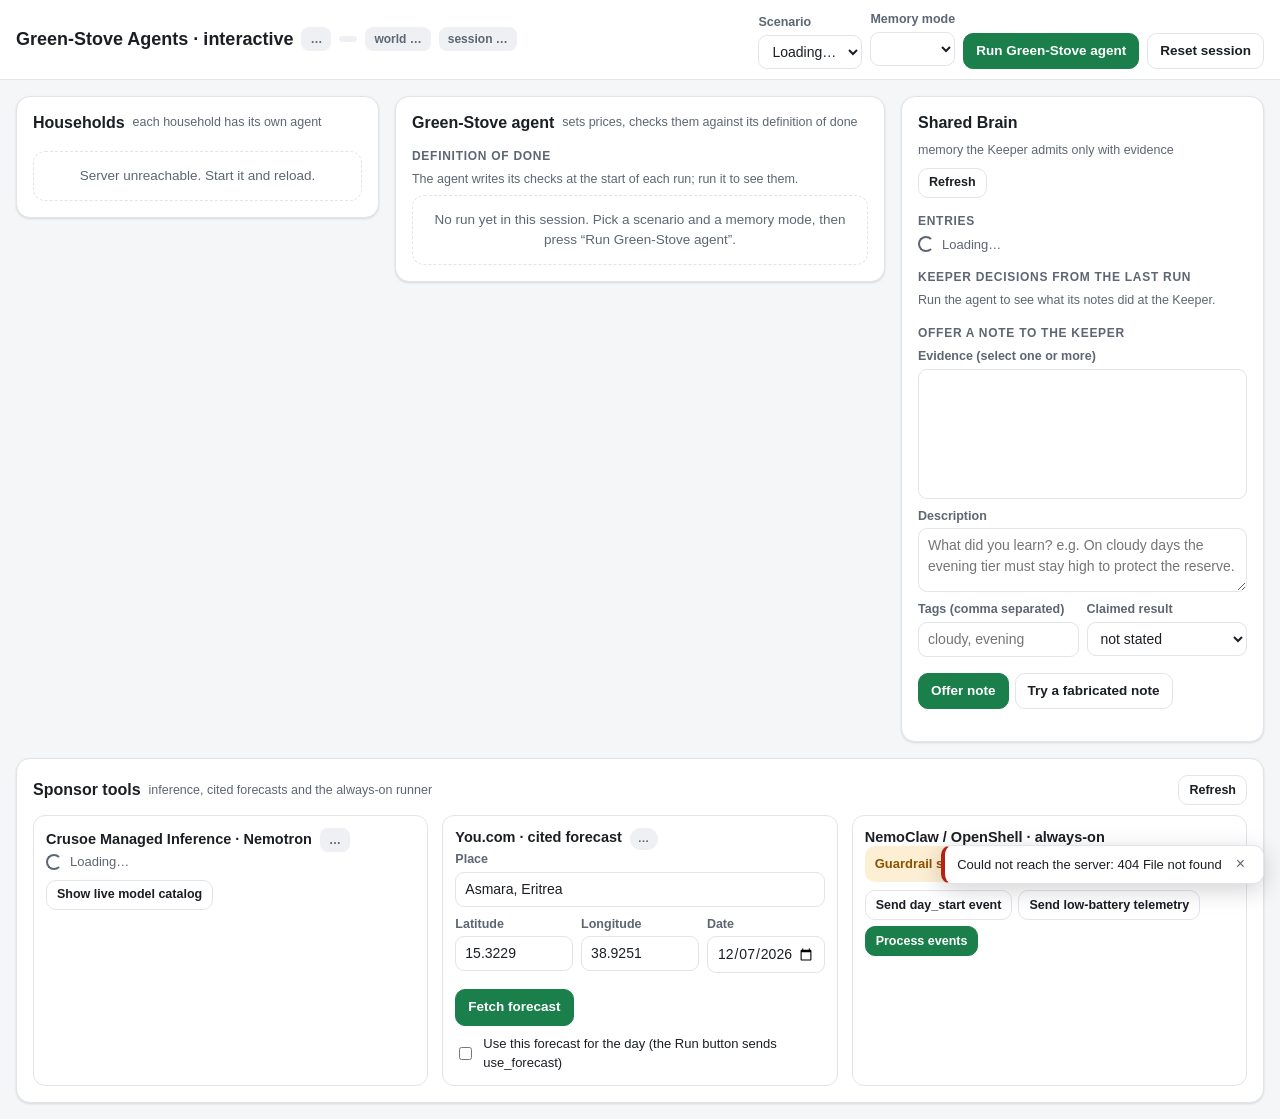
==== greenstove/ui/index.html @ 9764c58f "Fix unbalanced paren in sponsor-tools usage table Found by parsing the page script; verified the pag" ====
<!doctype html>
<html lang="en">
<head>
<meta charset="utf-8">
<meta name="viewport" content="width=device-width, initial-scale=1">
<title>Green-Stove Agents</title>
<meta name="description" content="Interactive console for the Green-Stove pricing agent, household agents, the Shared Brain and sponsor tools.">
<style>
:root{
  --bg:#f5f6f8;--panel:#ffffff;--ink:#1b1f24;--muted:#5d6672;--line:#e1e4e9;--mut-bg:#eef0f3;
  --accent:#1a7f4b;--accent-ink:#ffffff;--focus:#2f6fde;
  --ok:#11703a;--ok-bg:#dcf3e4;--bad:#b42318;--bad-bg:#fde4e1;--warn:#8a5300;--warn-bg:#fdefd3;
  --info:#1849a9;--info-bg:#e0eaff;
  --c1:#2f6fde;--c2:#e8710a;--c3:#12a37a;--c4:#9a4cd6;--limit:#d92d20;--grid:#e3e6eb;
  --code:#f1f3f6;--shadow:0 1px 2px rgba(16,24,40,.05),0 1px 3px rgba(16,24,40,.08);
  --radius:14px;--mono:ui-monospace,SFMono-Regular,Menlo,Consolas,monospace;
}
@media (prefers-color-scheme: dark){
  :root{
    --bg:#0e1116;--panel:#161b22;--ink:#e6edf3;--muted:#9aa6b2;--line:#2a313b;--mut-bg:#212833;
    --accent:#3fbf7f;--accent-ink:#06140c;--focus:#6ea8ff;
    --ok:#56d38a;--ok-bg:#12321f;--bad:#ff8a80;--bad-bg:#3a1714;--warn:#f5b84a;--warn-bg:#3a2a0c;
    --info:#8fb5ff;--info-bg:#172544;
    --c1:#5a9bff;--c2:#ff9f45;--c3:#3fd0a2;--c4:#c38cff;--limit:#ff6b5e;--grid:#2a313b;
    --code:#1c222b;--shadow:none;
  }
}
*{box-sizing:border-box}
html,body{margin:0;padding:0}
body{background:var(--bg);color:var(--ink);font:14.5px/1.5 -apple-system,BlinkMacSystemFont,"Segoe UI",Roboto,Helvetica,Arial,sans-serif;overflow-x:hidden}
h1,h2,h3,h4{margin:0;line-height:1.25}
h1{font-size:18px;font-weight:700}
h2{font-size:16px;font-weight:700}
h3{font-size:14.5px;font-weight:650}
h4{font-size:12px;font-weight:650;text-transform:uppercase;letter-spacing:.06em;color:var(--muted);margin:16px 0 6px}
p{margin:6px 0}
code,pre,.mono{font-family:var(--mono);font-size:12.5px}
code{background:var(--code);padding:1px 5px;border-radius:5px;overflow-wrap:anywhere}
pre{background:var(--code);border-radius:10px;padding:10px 12px;white-space:pre-wrap;overflow-wrap:anywhere;max-height:320px;overflow:auto;margin:6px 0}
a{color:var(--info)}
.muted{color:var(--muted)}.small{font-size:12.5px}.grow{flex:1 1 auto}
button,select,input,textarea{font:inherit;color:inherit}
:focus-visible{outline:2px solid var(--focus);outline-offset:2px}
.btn{display:inline-flex;align-items:center;gap:6px;border:1px solid var(--line);background:var(--panel);color:var(--ink);border-radius:10px;padding:7px 12px;cursor:pointer;font-weight:600;font-size:13.5px;min-height:36px}
.btn:hover{border-color:var(--muted)}
.btn.primary{background:var(--accent);border-color:var(--accent);color:var(--accent-ink)}
.btn.primary:hover{filter:brightness(1.07)}
.btn.ghost{background:transparent}
.btn.sm{padding:4px 10px;min-height:30px;font-size:12.5px}
.btn[disabled]{opacity:.6;cursor:progress}
.btn.busy::before{content:"";width:12px;height:12px;border-radius:50%;border:2px solid currentColor;border-right-color:transparent;animation:spin .8s linear infinite}
@keyframes spin{to{transform:rotate(360deg)}}
select,input[type=text],input[type=number],input[type=date],textarea{background:var(--panel);border:1px solid var(--line);border-radius:9px;padding:6px 9px;min-height:34px;max-width:100%}
textarea{width:100%;resize:vertical;min-height:64px}
label.field{display:flex;flex-direction:column;gap:3px;font-size:12.5px;color:var(--muted);font-weight:600}
label.field>select,label.field>input,label.field>textarea{color:var(--ink);font-weight:400;font-size:14px}
.chip{display:inline-flex;align-items:center;gap:4px;font-size:11.5px;font-weight:650;padding:1px 8px;border-radius:999px;background:var(--mut-bg);color:var(--muted);white-space:nowrap;letter-spacing:.02em;line-height:1.7}
.chip.ok{background:var(--ok-bg);color:var(--ok)}.chip.bad{background:var(--bad-bg);color:var(--bad)}
.chip.warn{background:var(--warn-bg);color:var(--warn)}.chip.info{background:var(--info-bg);color:var(--info)}
.chips{display:flex;flex-wrap:wrap;gap:5px;align-items:center}
.badge{display:inline-flex;align-items:center;gap:5px;font-size:12px;font-weight:700;padding:3px 9px;border-radius:8px;background:var(--mut-bg);color:var(--muted);white-space:nowrap;max-width:100%;overflow:hidden;text-overflow:ellipsis}
.badge.mock{background:var(--warn-bg);color:var(--warn)}.badge.live{background:var(--ok-bg);color:var(--ok)}
/* top bar */
header.top{background:var(--panel);border-bottom:1px solid var(--line);position:sticky;top:0;z-index:20}
.top-inner{max-width:1600px;margin:0 auto;padding:10px 16px;display:flex;flex-wrap:wrap;gap:10px 16px;align-items:center}
.brand{display:flex;flex-wrap:wrap;align-items:center;gap:8px;min-width:0}
.controls{display:flex;flex-wrap:wrap;gap:8px;align-items:flex-end;margin-left:auto;min-width:0}
.controls label.field{min-width:0}
.controls select{max-width:280px}
.hint{font-size:11.5px;color:var(--muted);font-weight:400;max-width:260px}
.banner{max-width:1600px;margin:0 auto;padding:7px 16px;font-size:13px;background:var(--warn-bg);color:var(--warn);border-top:1px solid var(--line)}
.banner[hidden]{display:none}
/* tabs + panels */
nav.tabs{display:none}
main{max-width:1600px;margin:0 auto;padding:16px;display:grid;gap:16px;grid-template-columns:minmax(0,1fr) minmax(0,1.35fr) minmax(0,1fr)}
.panel{background:var(--panel);border:1px solid var(--line);border-radius:var(--radius);box-shadow:var(--shadow);padding:16px;min-width:0;align-self:start}
.panel-head{display:flex;align-items:center;gap:8px;flex-wrap:wrap;margin-bottom:10px}
.panel-head .sub{font-size:12.5px;color:var(--muted)}
#panel-tools{grid-column:1/-1}
.tools-grid{display:grid;gap:14px;grid-template-columns:repeat(3,minmax(0,1fr))}
@media (max-width:1279px){
  main{grid-template-columns:minmax(0,1fr) minmax(0,1fr)}
  #panel-brain{grid-column:1/-1}
  .tools-grid{grid-template-columns:minmax(0,1fr)}
}
@media (max-width:760px){
  .top-inner{padding:10px 16px}
  .controls{margin-left:0;width:100%}
  .controls label.field{flex:1 1 140px}
  .controls select{max-width:none;width:100%}
  .hint{max-width:none}
  nav.tabs{display:flex;gap:4px;overflow-x:auto;padding:8px 16px 0;max-width:100%;position:sticky;z-index:15;background:var(--bg)}
  nav.tabs button{flex:1 0 auto;border:1px solid var(--line);background:var(--panel);border-radius:999px;padding:6px 12px;font-weight:650;font-size:13px;cursor:pointer;color:var(--muted)}
  nav.tabs button[aria-selected=true]{background:var(--ink);color:var(--bg);border-color:var(--ink)}
  main{grid-template-columns:minmax(0,1fr);padding:12px 16px 80px}
  .panel{display:none;padding:14px}
  .panel.active{display:block}
  #panel-brain,#panel-tools{grid-column:auto}
}
.card{border:1px solid var(--line);border-radius:12px;padding:12px;background:var(--panel);min-width:0}
.sub-card{border:1px solid var(--line);border-radius:12px;padding:12px;margin-top:10px;min-width:0}
.placeholder{color:var(--muted);font-size:13.5px;padding:14px;border:1px dashed var(--line);border-radius:12px;text-align:center}
.loading{color:var(--muted);font-size:13px;display:flex;gap:8px;align-items:center}
.loading::before{content:"";width:12px;height:12px;border-radius:50%;border:2px solid currentColor;border-right-color:transparent;animation:spin .8s linear infinite}
/* tables */
.tw{overflow-x:auto;border:1px solid var(--line);border-radius:10px;margin:6px 0;-webkit-overflow-scrolling:touch;max-width:100%}
table{border-collapse:collapse;width:100%;font-size:13px}
th,td{text-align:left;padding:6px 9px;border-bottom:1px solid var(--line);vertical-align:top}
th{background:var(--mut-bg);font-weight:650;white-space:nowrap;font-size:12px}
tr:last-child td{border-bottom:0}
td.num{text-align:right;font-variant-numeric:tabular-nums;white-space:nowrap}
td.wrap{min-width:180px;overflow-wrap:anywhere}
tr.chosen td{background:var(--ok-bg)}
/* households */
.scenario-sum{display:flex;flex-wrap:wrap;gap:5px;margin-bottom:8px}
.hh-list{display:flex;flex-direction:column;gap:10px}
.hh-head{display:flex;align-items:baseline;gap:8px;flex-wrap:wrap}
.facts{display:flex;flex-wrap:wrap;gap:4px 14px;margin:6px 0;font-size:12.5px;color:var(--muted)}
.facts b{color:var(--ink);font-weight:650}
.bar{position:relative;height:20px;background:var(--mut-bg);border-radius:6px;overflow:hidden;margin-top:4px}
.bar .seg{position:absolute;top:0;bottom:0}
.bar .seg.window{background:var(--info-bg);border-left:2px solid var(--info);border-right:2px solid var(--info)}
.bar .seg.pref{top:4px;bottom:4px;background:var(--c1);border-radius:4px;opacity:.85}
.bar .seg.book{top:4px;bottom:4px;background:var(--c3);border-radius:4px;box-shadow:0 0 0 2px var(--panel)}
.bar .seg.win{border-right:1px solid var(--panel);display:flex;align-items:center;justify-content:center;font-size:10.5px;font-weight:650;color:var(--ink);overflow:hidden;white-space:nowrap}
.bar .seg.win:nth-child(4n+1){background:color-mix(in srgb,var(--c1) 26%,transparent)}
.bar .seg.win:nth-child(4n+2){background:color-mix(in srgb,var(--c2) 26%,transparent)}
.bar .seg.win:nth-child(4n+3){background:color-mix(in srgb,var(--c3) 26%,transparent)}
.bar .seg.win:nth-child(4n+4){background:color-mix(in srgb,var(--c4) 26%,transparent)}
.ticks{display:flex;justify-content:space-between;font-size:10.5px;color:var(--muted);font-variant-numeric:tabular-nums;margin-top:2px}
.legend{display:flex;flex-wrap:wrap;gap:10px;font-size:11.5px;color:var(--muted);margin-top:4px}
.legend i{display:inline-block;width:10px;height:10px;border-radius:3px;margin-right:4px;vertical-align:-1px}
.actions{display:flex;flex-wrap:wrap;gap:6px;margin-top:8px;align-items:center}
.switch{display:inline-flex;align-items:center;gap:6px;font-size:12.5px;color:var(--muted);cursor:pointer;background:none;border:0;padding:4px 0}
.switch .track{width:32px;height:18px;border-radius:999px;background:var(--line);position:relative;transition:background .15s}
.switch .track::after{content:"";position:absolute;top:2px;left:2px;width:14px;height:14px;border-radius:50%;background:var(--panel);box-shadow:0 1px 2px rgba(0,0,0,.25);transition:left .15s}
.switch[aria-checked=true] .track{background:var(--accent)}
.switch[aria-checked=true] .track::after{left:16px}
.edit{display:grid;grid-template-columns:repeat(auto-fit,minmax(110px,1fr));gap:8px;margin-top:8px;padding:10px;background:var(--mut-bg);border-radius:10px}
.edit[hidden]{display:none}
.edit .row-actions{grid-column:1/-1;display:flex;gap:6px;flex-wrap:wrap}
.bubble{position:relative;background:var(--info-bg);color:var(--ink);border-radius:12px;padding:9px 11px;margin-top:10px;font-size:13px}
.bubble::before{content:"";position:absolute;top:-6px;left:18px;width:12px;height:12px;background:inherit;transform:rotate(45deg)}
.bubble.run{background:var(--mut-bg)}
.bubble .who{font-size:11.5px;color:var(--muted);font-weight:650;margin-bottom:3px;display:flex;gap:6px;align-items:center;flex-wrap:wrap}
/* agent */
.flow{display:flex;flex-wrap:wrap;gap:4px;align-items:center}
.flow .arrow{color:var(--muted);font-size:12px}
.stat-row{display:grid;grid-template-columns:repeat(auto-fit,minmax(110px,1fr));gap:8px;margin:8px 0}
.stat{background:var(--mut-bg);border-radius:10px;padding:8px 10px;min-width:0}
.stat .k{font-size:11.5px;color:var(--muted);font-weight:650;overflow-wrap:anywhere}
.stat .v{font-size:17px;font-weight:700;font-variant-numeric:tabular-nums;overflow-wrap:anywhere}
.chart{overflow-x:auto;margin:8px 0;color:var(--ink)}
.chart svg{max-width:100%;height:auto;display:block}
details{margin:6px 0}
summary{cursor:pointer;font-weight:650;font-size:13px}
/* brain */
.entries{list-style:none;margin:0;padding:0;display:flex;flex-direction:column;gap:6px;max-height:440px;overflow:auto}
.entry{width:100%;text-align:left;border:1px solid var(--line);background:var(--panel);border-radius:10px;padding:8px 10px;cursor:pointer;display:flex;flex-direction:column;gap:3px}
.entry:hover{border-color:var(--muted)}
.entry .sit{font-size:13px;overflow-wrap:anywhere}
.note-form{display:flex;flex-direction:column;gap:8px}
.note-form select[multiple]{min-height:130px;width:100%}
.verdict{margin-top:8px}
.kv{display:grid;grid-template-columns:max-content minmax(0,1fr);gap:3px 12px;font-size:13px;margin:4px 0}
.kv dt{color:var(--muted);font-weight:650}
.kv dd{margin:0;overflow-wrap:anywhere}
ul.plain{margin:4px 0;padding-left:18px}
/* drawer */
dialog.drawer{margin:0 0 0 auto;height:100%;max-height:100%;width:min(560px,100%);max-width:100%;border:0;border-left:1px solid var(--line);padding:0;background:var(--panel);color:var(--ink)}
dialog.drawer::backdrop{background:rgba(10,14,20,.45)}
.drawer-head{position:sticky;top:0;background:var(--panel);border-bottom:1px solid var(--line);padding:12px 16px;display:flex;gap:8px;align-items:center}
.drawer-body{padding:12px 16px 32px}
/* toasts */
#toasts{position:fixed;right:16px;bottom:16px;z-index:50;display:flex;flex-direction:column;gap:8px;max-width:min(420px,calc(100vw - 32px))}
.toast{background:var(--panel);border:1px solid var(--line);border-left:4px solid var(--bad);box-shadow:0 6px 24px rgba(0,0,0,.18);border-radius:10px;padding:9px 12px;font-size:13px;display:flex;gap:8px;align-items:flex-start}
.toast.ok{border-left-color:var(--ok)}.toast.info{border-left-color:var(--info)}
.toast button{margin-left:auto;background:none;border:0;cursor:pointer;color:var(--muted);font-size:16px;line-height:1}
.status-line{padding:8px 10px;border-radius:10px;font-size:13px;font-weight:650}
.status-line.ok{background:var(--ok-bg);color:var(--ok)}.status-line.warn{background:var(--warn-bg);color:var(--warn)}
.form-row{display:grid;grid-template-columns:repeat(auto-fit,minmax(110px,1fr));gap:8px}
.check{display:flex;gap:8px;align-items:center;font-size:13px;margin-top:8px}
</style>
</head>
<body>
<header class="top">
  <div class="top-inner">
    <div class="brand">
      <h1>Green-Stove Agents · interactive</h1>
      <span id="badge-mode" class="badge" aria-label="Model mode">…</span>
      <span id="badge-model" class="badge" aria-label="Model" hidden></span>
      <span id="badge-world" class="badge" aria-label="World">world …</span>
      <span id="badge-session" class="badge" aria-label="Session">session …</span>
    </div>
    <div class="controls">
      <label class="field">Scenario
        <select id="sel-scenario" aria-label="Scenario"><option>Loading…</option></select>
      </label>
      <label class="field">Memory mode
        <select id="sel-memory" aria-label="Memory mode" aria-describedby="memory-hint"></select>
        <span id="memory-hint" class="hint"></span>
      </label>
      <button id="btn-run" class="btn primary" type="button">Run Green-Stove agent</button>
      <button id="btn-reset" class="btn ghost" type="button">Reset session</button>
    </div>
  </div>
  <div id="banner" class="banner" role="note" hidden></div>
</header>

<nav class="tabs" role="tablist" aria-label="Panels">
  <button type="button" role="tab" id="tab-households" aria-controls="panel-households" aria-selected="true">Households</button>
  <button type="button" role="tab" id="tab-agent" aria-controls="panel-agent" aria-selected="false" tabindex="-1">Green-Stove agent</button>
  <button type="button" role="tab" id="tab-brain" aria-controls="panel-brain" aria-selected="false" tabindex="-1">Shared Brain</button>
  <button type="button" role="tab" id="tab-tools" aria-controls="panel-tools" aria-selected="false" tabindex="-1">Sponsor tools</button>
</nav>

<main>
  <section id="panel-households" class="panel active" role="tabpanel" aria-labelledby="tab-households">
    <div class="panel-head"><h2>Households</h2><span class="sub">each household has its own agent</span></div>
    <div id="scenario-sum" class="scenario-sum"></div>
    <div id="station"></div>
    <div id="hh-list" class="hh-list"><div class="loading">Loading scenario…</div></div>
  </section>

  <section id="panel-agent" class="panel" role="tabpanel" aria-labelledby="tab-agent">
    <div class="panel-head"><h2>Green-Stove agent</h2><span class="sub">sets prices, checks them against its definition of done</span></div>
    <div id="agent-body" aria-live="polite"></div>
  </section>

  <section id="panel-brain" class="panel" role="tabpanel" aria-labelledby="tab-brain">
    <div class="panel-head"><h2>Shared Brain</h2><span class="sub">memory the Keeper admits only with evidence</span>
      <span class="grow"></span><button id="btn-brain-refresh" class="btn sm ghost" type="button" aria-label="Refresh Shared Brain">Refresh</button></div>
    <div id="brain-stats"></div>
    <h4>Entries</h4>
    <ul id="brain-entries" class="entries" aria-label="Shared Brain entries"><li class="loading">Loading…</li></ul>
    <h4>Keeper decisions from the last run</h4>
    <div id="keeper-run"></div>
    <h4>Offer a note to the Keeper</h4>
    <form id="note-form" class="note-form" novalidate>
      <label class="field">Evidence (select one or more)
        <select id="note-evidence" multiple aria-label="Evidence records"></select>
      </label>
      <label class="field">Description
        <textarea id="note-desc" placeholder="What did you learn? e.g. On cloudy days the evening tier must stay high to protect the reserve."></textarea>
      </label>
      <div class="form-row">
        <label class="field">Tags (comma separated)
          <input id="note-tags" type="text" placeholder="cloudy, evening">
        </label>
        <label class="field">Claimed result
          <select id="note-claim"><option value="">not stated</option><option value="true">passed</option><option value="false">failed</option></select>
        </label>
      </div>
      <div class="actions">
        <button id="btn-note" class="btn primary" type="submit">Offer note</button>
        <button id="btn-fake" class="btn" type="button">Try a fabricated note</button>
      </div>
      <div id="note-verdict" class="verdict" aria-live="polite"></div>
    </form>
  </section>

  <section id="panel-tools" class="panel" role="tabpanel" aria-labelledby="tab-tools">
    <div class="panel-head"><h2>Sponsor tools</h2><span class="sub">inference, cited forecasts and the always-on runner</span>
      <span class="grow"></span><button id="btn-tools-refresh" class="btn sm ghost" type="button" aria-label="Refresh sponsor tools">Refresh</button></div>
    <div class="tools-grid">
      <article class="card" aria-labelledby="crusoe-h">
        <div class="hh-head"><h3 id="crusoe-h">Crusoe Managed Inference · Nemotron</h3><span id="crusoe-mode" class="badge">…</span></div>
        <div id="crusoe-body"><div class="loading">Loading…</div></div>
        <div class="actions"><button id="btn-models" class="btn sm" type="button">Show live model catalog</button></div>
        <div id="crusoe-models" aria-live="polite"></div>
      </article>
      <article class="card" aria-labelledby="you-h">
        <div class="hh-head"><h3 id="you-h">You.com · cited forecast</h3><span id="you-key" class="chip">…</span></div>
        <form id="fc-form" class="note-form" novalidate>
          <label class="field">Place <input id="fc-place" type="text" value="Asmara, Eritrea"></label>
          <div class="form-row">
            <label class="field">Latitude <input id="fc-lat" type="number" step="0.0001" value="15.3229"></label>
            <label class="field">Longitude <input id="fc-lon" type="number" step="0.0001" value="38.9251"></label>
            <label class="field">Date <input id="fc-date" type="date"></label>
          </div>
          <div class="actions"><button id="btn-forecast" class="btn primary" type="submit">Fetch forecast</button></div>
        </form>
        <div id="fc-result" aria-live="polite"></div>
        <label class="check"><input id="use-forecast" type="checkbox"> Use this forecast for the day (the Run button sends use_forecast)</label>
      </article>
      <article class="card" aria-labelledby="nemo-h">
        <div class="hh-head"><h3 id="nemo-h">NemoClaw / OpenShell · always-on</h3></div>
        <div id="nemo-guard" class="status-line warn">Guardrail status loading…</div>
        <div id="nemo-kit" class="small muted"></div>
        <div class="actions">
          <button id="btn-ev-day" class="btn sm" type="button">Send day_start event</button>
          <button id="btn-ev-low" class="btn sm" type="button">Send low-battery telemetry</button>
          <button id="btn-drain" class="btn sm primary" type="button">Process events</button>
        </div>
        <div id="nemo-handled" aria-live="polite"></div>
        <div id="nemo-status"></div>
      </article>
    </div>
  </section>
</main>

<dialog id="drawer" class="drawer" aria-labelledby="drawer-title">
  <div class="drawer-head"><h2 id="drawer-title">Entry</h2><span class="grow"></span>
    <button id="drawer-close" class="btn sm" type="button" aria-label="Close entry details">Close</button></div>
  <div id="drawer-body" class="drawer-body"></div>
</dialog>
<div id="toasts" aria-live="assertive" aria-atomic="false"></div>

<script>
(function(){
'use strict';
const $=(s,r)=>(r||document).querySelector(s);
const S={state:null,scenarioName:null,scenario:null,run:null,runScenario:null,runMemory:null,brain:null,evidence:[],asks:{},editing:{},tools:null,forecast:null};
const MEMORY_HINTS={off:'No memory: the agent starts cold every run.',history:'Raw history: earlier runs are pasted in, unchecked.',curated:'Shared Brain: only Keeper-admitted, evidence-backed entries.'};

/* ---------- DOM helpers (all data goes through textContent) ---------- */
function el(tag,attrs){
  const n=document.createElement(tag);
  if(attrs){for(const k in attrs){const v=attrs[k];
    if(v==null||v===false)continue;
    if(k==='class')n.className=v;
    else if(k==='text')n.textContent=String(v);
    else if(k.slice(0,2)==='on'&&typeof v==='function')n.addEventListener(k.slice(2),v);
    else if(v===true)n.setAttribute(k,'');
    else n.setAttribute(k,String(v));}}
  for(let i=2;i<arguments.length;i++)add(n,arguments[i]);
  return n;
}
function add(n,c){if(c==null||c===false)return;if(Array.isArray(c)){c.forEach(x=>add(n,x));return;}n.append(c instanceof Node?c:String(c));}
function chip(text,kind,title){return el('span',{class:'chip'+(kind?' '+kind:''),text:text,title:title||null});}
function fill(node){node.replaceChildren();for(let i=1;i<arguments.length;i++)add(node,arguments[i]);return node;}
function placeholder(t){return el('div',{class:'placeholder',text:t});}
function loading(t){return el('div',{class:'loading',text:t||'Loading…'});}
function fmtNum(n){if(typeof n!=='number'||!isFinite(n))return String(n);if(Number.isInteger(n))return String(n);const a=Math.abs(n);return a>=100?n.toFixed(0):a>=10?n.toFixed(1):a>=1?n.toFixed(2):n.toFixed(3);}
function fmtAny(v){
  if(v==null||v==='')return '—';
  if(typeof v==='number')return fmtNum(v);
  if(typeof v==='boolean')return v?'yes':'no';
  if(Array.isArray(v))return v.length?v.map(fmtAny).join(', '):'—';
  if(typeof v==='object')return Object.keys(v).map(k=>k+': '+fmtAny(v[k])).join(' · ');
  return String(v);
}
function money(v){return typeof v==='number'?'$'+v.toFixed(2):fmtAny(v);}
function pct(v){return typeof v==='number'?(v<=1?Math.round(v*100):Math.round(v))+'%':fmtAny(v);}
function label(k){return String(k).replace(/_/g,' ');}
function fmtPrices(p){
  if(p==null)return '—';
  if(Array.isArray(p))return p.map(fmtAny).join(' / ');
  if(typeof p==='object')return Object.keys(p).map(k=>k+' '+fmtAny(p[k])).join(' · ');
  return String(p);
}
function asList(v){if(v==null||v==='')return [];return Array.isArray(v)?v:[v];}
function codeOf(x){if(x&&typeof x==='object')return x.code||x.metric||x.id||fmtAny(x);return String(x);}

/* ---------- time ---------- */
function toMin(v){
  if(v==null||v==='')return null;
  if(typeof v==='number')return v<=24?Math.round(v*60):Math.round(v);
  const m=String(v).match(/(\d{1,2}):(\d{2})/);
  if(m)return (+m[1])*60+(+m[2]);
  const n=Number(v);return isNaN(n)?null:toMin(n);
}
function hhmm(m){if(m==null)return '—';m=Math.round(m);return String(Math.floor(m/60)).padStart(2,'0')+':'+String(m%60).padStart(2,'0');}
function showTime(v){if(v==null||v==='')return '—';if(typeof v==='string'){const m=v.match(/\d{1,2}:\d{2}/);return m?m[0]:v;}return hhmm(toMin(v));}
function spans(a,b){
  const D=1440;if(a==null||b==null)return [];
  a=((a%D)+D)%D;
  if(b>D)return [[a,D],[0,Math.min(b-D,a)]];
  if(b<=a)return b>0?[[a,D],[0,b]]:[[a,D]];
  return [[a,b]];
}
function seg(cls,a,b,title,text){
  return spans(a,b).map(s=>el('div',{class:'seg '+cls,style:'left:'+(s[0]/14.4)+'%;width:'+Math.max((s[1]-s[0])/14.4,.6)+'%',title:title||null,text:text||null}));
}
function ticks(){return el('div',{class:'ticks','aria-hidden':'true'},['00','06','12','18','24'].map(t=>el('span',{text:t})));}

/* ---------- api, toasts, busy ---------- */
async function api(path,body){
  const opts=body===undefined?{headers:{Accept:'application/json'}}:{method:'POST',headers:{'Content-Type':'application/json',Accept:'application/json'},body:JSON.stringify(body)};
  let res;
  try{res=await fetch(path,opts);}catch(e){throw new Error('network error ('+e.message+')');}
  const txt=await res.text();let data=null;
  try{data=txt?JSON.parse(txt):null;}catch(e){if(res.ok)throw new Error('server sent non-JSON for '+path);}
  if(!res.ok){const err=new Error(data&&data.error?String(data.error):res.status+' '+res.statusText);err.status=res.status;throw err;}
  return data;
}
function toast(msg,kind){
  const box=$('#toasts');
  const t=el('div',{class:'toast '+(kind||'bad'),role:kind==='bad'||!kind?'alert':'status'},el('span',{text:msg}),
    el('button',{type:'button','aria-label':'Dismiss',text:'×',onclick:()=>t.remove()}));
  box.append(t);setTimeout(()=>t.remove(),kind==='ok'||kind==='info'?4500:9000);
}
function busy(btn,on,text){
  if(!btn)return;
  if(on){btn.dataset.label=btn.textContent;btn.disabled=true;btn.classList.add('busy');btn.setAttribute('aria-busy','true');if(text)btn.textContent=text;}
  else{btn.disabled=false;btn.classList.remove('busy');btn.removeAttribute('aria-busy');if(btn.dataset.label)btn.textContent=btn.dataset.label;}
}
async function withBusy(btn,text,fn){busy(btn,true,text);try{return await fn();}catch(e){toast(e.message);}finally{busy(btn,false);}}
function trustedSvg(svg){
  /* chart_svg is inline SVG produced by our own server; parsed via a template, scripts and handlers stripped. */
  const t=document.createElement('template');t.innerHTML=String(svg);
  t.content.querySelectorAll('script,foreignObject').forEach(n=>n.remove());
  t.content.querySelectorAll('*').forEach(n=>{for(const a of Array.from(n.attributes)){if(/^on/i.test(a.name)||/^\s*javascript:/i.test(a.value))n.removeAttribute(a.name);}});
  return el('div',{class:'chart',role:'img','aria-label':'Chart'},t.content);
}
function statusKind(s){
  s=String(s||'').toLowerCase();
  if(/^(pass|passed|done|ok|success|succeeded|booked|completed|admitted|admit|verified|accept|accepted|continue|true)/.test(s))return 'ok';
  if(/(fail|reject|not.?served|error|abort|stop|false|no_verified|blocked)/.test(s))return 'bad';
  if(/(approval|info|confirm|current)/.test(s))return 'info';
  return 'warn';
}
function passChip(p){return p===true?chip('PASS','ok'):p===false?chip('FAIL','bad'):chip(fmtAny(p),statusKind(p));}

/* ---------- generic renderers ---------- */
function kv(obj,skip){
  if(!obj||typeof obj!=='object')return el('p',{class:'muted small',text:fmtAny(obj)});
  const dl=el('dl',{class:'kv'});
  for(const k of Object.keys(obj)){if(skip&&skip.indexOf(k)>=0)continue;dl.append(el('dt',{text:label(k)}),el('dd',{text:fmtAny(obj[k])}));}
  return dl;
}
function objTable(arr,maxCols){
  arr=asList(arr);
  if(!arr.length)return el('p',{class:'muted small',text:'none'});
  if(arr.every(x=>x==null||typeof x!=='object'))return el('div',{class:'chips'},arr.map(x=>chip(fmtAny(x))));
  const keys=[];arr.forEach(o=>{if(o&&typeof o==='object')Object.keys(o).forEach(k=>{if(keys.indexOf(k)<0)keys.push(k);});});
  const cols=keys.slice(0,maxCols||9);
  return el('div',{class:'tw'},el('table',{},
    el('thead',{},el('tr',{},cols.map(k=>el('th',{scope:'col',text:label(k)})))),
    el('tbody',{},arr.map(o=>el('tr',{},cols.map(k=>{const v=o?o[k]:null;
      if(typeof v==='boolean'&&/pass|ok|admit/i.test(k))return el('td',{},passChip(v));
      return el('td',{class:typeof v==='number'?'num':(typeof v==='string'&&v.length>40?'wrap':null),text:fmtAny(v)});}))))));
}

/* ---------- top bar ---------- */
function renderTop(){
  const st=S.state||{};
  const mode=String(st.mode||'unknown');const live=/live/i.test(mode);
  const mb=$('#badge-mode');mb.textContent=live?'LIVE':(/mock/i.test(mode)?'MOCK':mode.toUpperCase());mb.className='badge '+(live?'live':'mock');
  const mdl=$('#badge-model');if(st.model){mdl.hidden=false;mdl.textContent=fmtAny(st.model);mdl.title='model '+fmtAny(st.model);}else mdl.hidden=true;
  $('#badge-world').textContent='world '+fmtAny(st.world);
  const ses=fmtAny(st.session);$('#badge-session').textContent='session '+(ses.length>14?ses.slice(0,14)+'…':ses);$('#badge-session').title='session '+ses;
  const ban=$('#banner');
  if(!live){ban.hidden=false;ban.textContent='MOCK mode: the agents’ replies come from a scripted stand-in model, not a live LLM. The world, checks and Keeper decisions run normally; treat model output as a dry run.';}
  else ban.hidden=true;
  const sel=$('#sel-scenario');const cur=S.scenarioName;
  const sc=asList(st.scenarios);
  fill(sel,sc.map(s=>el('option',{value:s.name,text:s.name+' · '+fmtAny(s.weather_class)+(s.battery_frac!=null?' · battery '+pct(s.battery_frac):'')+(s.day!=null?' · day '+fmtAny(s.day):'')})));
  if(!sc.length)sel.append(el('option',{value:'',text:'no scenarios'}));
  if(cur&&sc.some(s=>s.name===cur))sel.value=cur;
  const ms=$('#sel-memory');const prev=ms.value||'curated';
  const modes=asList(st.memory_modes).length?asList(st.memory_modes):['off','history','curated'];
  fill(ms,modes.map(m=>el('option',{value:m,text:m+(MEMORY_HINTS[m]?' — '+MEMORY_HINTS[m].split(':')[0].toLowerCase():'')})));
  ms.value=modes.indexOf(prev)>=0?prev:modes[modes.length-1];
  $('#memory-hint').textContent=MEMORY_HINTS[ms.value]||'';
}
async function refreshState(){try{S.state=await api('/api/state');renderTop();renderBrainStats();}catch(e){toast('Could not refresh state: '+e.message);}}

/* ---------- households ---------- */
function runFor(id,key){
  if(!S.run||S.runScenario!==S.scenarioName)return null;
  return asList(S.run[key]).find(x=>x&&x.household_id===id)||null;
}
function timeSelect(id,value){
  const cur=value==null?null:hhmm(toMin(value));
  const s=el('select',{id:id});
  for(let i=0;i<=96;i++){const t=hhmm(i*15);s.append(el('option',{value:t,text:t}));}
  if(cur&&!Array.from(s.options).some(o=>o.value===cur))s.append(el('option',{value:cur,text:cur}));
  if(cur)s.value=cur;
  return s;
}
function renderScenarioSummary(){
  const sc=S.scenario;const sum=$('#scenario-sum');const st=$('#station');
  if(!sc){sum.replaceChildren();st.replaceChildren();return;}
  const stn=sc.station||{};const pk=sc.pv_kwh||{};
  fill(sum,
    chip('weather '+fmtAny(sc.weather_class),'info'),
    chip('PV '+fmtAny(pk.expected)+' kWh expected'),chip('downside '+fmtAny(pk.downside)+' kWh','warn'),
    chip('battery '+fmtAny(stn.initial_battery_kwh)+' / '+fmtAny(stn.battery_capacity_kwh)+' kWh'),
    chip('reserve '+fmtAny(stn.reserve_kwh)+' kWh'),chip('inverter '+fmtAny(stn.inverter_kw)+' kW'),
    asList(sc.tier_order).length?chip('tiers '+asList(sc.tier_order).join(' > ')):null);
  const wins=asList(sc.windows);
  const bar=el('div',{class:'bar',role:'img','aria-label':'Price windows: '+wins.map(w=>w.name+' '+showTime(w.start)+'–'+showTime(w.end)).join(', ')},
    wins.map(w=>seg('win',toMin(w.start),toMin(w.end),w.name+' '+showTime(w.start)+'–'+showTime(w.end)+' · prices '+fmtPrices(w.prices),w.name)));
  fill(st,el('div',{class:'small muted',text:'Price windows across the day'}),pvSpark(sc.pv),bar,ticks(),
    el('div',{class:'legend'},wins.map(w=>el('span',{text:w.name+' '+showTime(w.start)+'–'+showTime(w.end)+': '+fmtPrices(w.prices)}))));
}
function pvSpark(pv){
  if(!pv||!Array.isArray(pv.expected)||!pv.expected.length)return null;
  const NS='http://www.w3.org/2000/svg';const W=480,H=46;
  const all=pv.expected.concat(asList(pv.downside)).filter(x=>typeof x==='number');
  const mx=Math.max.apply(null,all.concat([0.001]));
  const svg=document.createElementNS(NS,'svg');svg.setAttribute('viewBox','0 0 '+W+' '+H);svg.setAttribute('preserveAspectRatio','none');
  svg.setAttribute('style','width:100%;height:46px;display:block;margin-top:4px');svg.setAttribute('role','img');
  svg.setAttribute('aria-label','Solar forecast: expected (solid) and downside (dashed)');
  [['expected','var(--c2)',''],['downside','var(--c4)','4 3']].forEach(([k,c,d])=>{
    const a=asList(pv[k]);if(!a.length)return;
    const pts=a.map((v,i)=>((i/(a.length-1||1))*W).toFixed(1)+','+(H-2-(Number(v)||0)/mx*(H-6)).toFixed(1)).join(' ');
    const pl=document.createElementNS(NS,'polyline');pl.setAttribute('points',pts);pl.setAttribute('fill','none');
    pl.setAttribute('stroke',c);pl.setAttribute('stroke-width','2');pl.setAttribute('vector-effect','non-scaling-stroke');if(d)pl.setAttribute('stroke-dasharray',d);
    svg.append(pl);});
  return el('div',{},svg,el('div',{class:'legend'},el('span',{},el('i',{style:'background:var(--c2)'}),'PV expected'),el('span',{},el('i',{style:'background:var(--c4)'}),'PV downside')));
}
function renderHouseholds(){
  const list=$('#hh-list');
  if(!S.scenario){fill(list,placeholder('Pick a scenario to load its households.'));return;}
  const hs=asList(S.scenario.households);
  if(!hs.length){fill(list,placeholder('This scenario has no households.'));return;}
  fill(list,hs.map(householdCard),
    el('div',{class:'legend'},el('span',{},el('i',{style:'background:var(--info-bg);border:1px solid var(--info)'}),'allowed window'),
      el('span',{},el('i',{style:'background:var(--c1)'}),'preferred slot'),el('span',{},el('i',{style:'background:var(--c3)'}),'booked by run')));
}
function householdCard(h){
  const id=h.household_id;
  const msg=runFor(id,'messages');const bk=runFor(id,'bookings');const ask=S.asks[id];
  const pref=toMin(h.preferred);const mins=Number(h.minutes)||0;
  const sw=el('button',{class:'switch',type:'button',role:'switch','aria-checked':h.auto_book?'true':'false','aria-label':'Auto-book for '+id},
    el('span',{class:'track','aria-hidden':'true'}),el('span',{text:'auto-book'}));
  sw.addEventListener('click',()=>withBusy(null,null,()=>saveHousehold(id,{auto_book:!h.auto_book})));
  const bar=el('div',{class:'bar',role:'img','aria-label':'Window '+showTime(h.earliest)+' to '+showTime(h.latest_finish)+', preferred '+showTime(h.preferred)+(bk?', booked '+showTime(bk.start)+' to '+showTime(bk.end):'')},
    seg('window',toMin(h.earliest),toMin(h.latest_finish),'allowed '+showTime(h.earliest)+'–'+showTime(h.latest_finish)),
    pref!=null?seg('pref',pref,pref+Math.max(mins,15),'preferred '+showTime(h.preferred)+' for '+mins+' min'):null,
    bk?seg('book',toMin(bk.start),toMin(bk.end),'booked '+showTime(bk.start)+'–'+showTime(bk.end)):null);
  const editOpen=!!S.editing[id];
  const fid='e-'+String(id).replace(/[^\w-]/g,'_');
  const edit=el('form',{class:'edit',hidden:!editOpen,'aria-label':'Edit '+id});
  const cost=el('input',{type:'number',step:'0.01',min:'0',id:fid+'-cost',value:h.max_cost==null?'':h.max_cost});
  const ab=el('input',{type:'checkbox',id:fid+'-ab'});ab.checked=!!h.auto_book;
  const sPref=timeSelect(fid+'-pref',h.preferred),sE=timeSelect(fid+'-ear',h.earliest),sL=timeSelect(fid+'-lat',h.latest_finish);
  add(edit,[el('label',{class:'field'},'Preferred',sPref),el('label',{class:'field'},'Earliest',sE),el('label',{class:'field'},'Latest finish',sL),
    el('label',{class:'field'},'Budget',cost),el('label',{class:'field',style:'justify-content:flex-end'},el('span',{},ab,' auto-book')),
    el('div',{class:'row-actions'},el('button',{class:'btn sm primary',type:'submit',text:'Save'}),
      el('button',{class:'btn sm ghost',type:'button',text:'Cancel',onclick:()=>{S.editing[id]=false;renderHouseholds();}}))]);
  edit.addEventListener('submit',ev=>{ev.preventDefault();const b=edit.querySelector('button[type=submit]');
    const ch={preferred:sPref.value,earliest:sE.value,latest_finish:sL.value,auto_book:ab.checked};
    if(cost.value!=='')ch.max_cost=Number(cost.value);
    withBusy(b,'Saving…',async()=>{await saveHousehold(id,ch);S.editing[id]=false;renderHouseholds();});});
  const editBtn=el('button',{class:'btn sm',type:'button','aria-expanded':editOpen?'true':'false','aria-controls':fid,text:editOpen?'Close edit':'Edit'});
  edit.id=fid;
  editBtn.addEventListener('click',()=>{S.editing[id]=!S.editing[id];renderHouseholds();});
  const askBtn=el('button',{class:'btn sm',type:'button',text:'Ask household agent','aria-label':'Ask the household agent for '+id});
  askBtn.addEventListener('click',()=>withBusy(askBtn,'Asking…',()=>askHousehold(id)));
  return el('article',{class:'card','aria-label':'Household '+id},
    el('div',{class:'hh-head'},el('h3',{text:id}),h.request_id?el('span',{class:'small muted',text:'request '+h.request_id}):null,el('span',{class:'grow'}),sw),
    el('div',{class:'facts'},
      el('span',{},el('b',{text:fmtAny(h.power_kw)}),' kW'),el('span',{},el('b',{text:fmtAny(h.minutes)}),' min'),
      el('span',{},'preferred ',el('b',{text:showTime(h.preferred)})),
      el('span',{},'window ',el('b',{text:showTime(h.earliest)+'–'+showTime(h.latest_finish)})),
      el('span',{},'budget ',el('b',{text:money(h.max_cost)})),
      h.shift_penalty!=null?el('span',{},'shift penalty ',el('b',{text:fmtAny(h.shift_penalty)})):null),
    bar,ticks(),
    el('div',{class:'actions'},askBtn,editBtn,bk?chip('booked '+showTime(bk.start)+'–'+showTime(bk.end)+' · '+money(bk.cost),statusKind(bk.status)):null),
    edit,
    ask?askBubble(ask):null,
    msg?el('div',{class:'bubble run'},el('div',{class:'who'},'after the run',chip(String(msg.status||'').toUpperCase().replace(/_/g,' '),statusKind(msg.status))),
      el('div',{text:fmtAny(msg.text)}),msg.reason?el('div',{class:'small muted',text:'reason: '+fmtAny(msg.reason)}):null):null);
}
function askBubble(a){
  const opts=asList(a.options).slice(0,4);const ch=a.choice;
  const same=o=>ch&&o&&o.start===ch.start&&o.end===ch.end;
  return el('div',{class:'bubble'},
    el('div',{class:'who'},'household agent says',a.prices!=null?el('span',{class:'muted',text:'at prices '+fmtPrices(a.prices)}):null),
    el('div',{text:fmtAny(a.message)}),
    ch?el('p',{class:'small'},'Chosen: ',el('b',{text:showTime(ch.start)+'–'+showTime(ch.end)}),' · quote ',el('b',{text:money(ch.quote)}),' · shift '+fmtAny(ch.shift_hours)+' h'):el('p',{class:'small muted',text:'No slot chosen.'}),
    opts.length?el('div',{class:'tw'},el('table',{},el('thead',{},el('tr',{},['start','quote','shift h','score','budget'].map(t=>el('th',{scope:'col',text:t})))),
      el('tbody',{},opts.map(o=>el('tr',{class:same(o)?'chosen':null},el('td',{text:showTime(o.start)+'–'+showTime(o.end)}),el('td',{class:'num',text:money(o.quote)}),
        el('td',{class:'num',text:fmtAny(o.shift_hours)}),el('td',{class:'num',text:fmtAny(o.score)}),el('td',{},o.within_budget?chip('within','ok'):chip('over','bad'))))))):null);
}
async function saveHousehold(id,changes){
  const body=Object.assign({scenario:S.scenarioName,household_id:id},changes);
  const upd=await api('/api/household/update',body);
  const hs=asList(S.scenario&&S.scenario.households);const i=hs.findIndex(x=>x.household_id===id);
  if(i>=0)hs[i]=upd&&upd.household_id?upd:Object.assign({},hs[i],changes);
  delete S.asks[id];renderHouseholds();toast('Saved '+id,'ok');
}
async function askHousehold(id){
  const body={scenario:S.scenarioName,household_id:id};
  const atts=S.run&&S.runScenario===S.scenarioName&&S.run.run?asList(S.run.run.attempts):[];
  const last=atts.length?atts[atts.length-1]:null;
  let r;
  if(last&&last.prices!=null){try{r=await api('/api/household/ask',Object.assign({prices:last.prices},body));}catch(e){r=null;}}
  if(!r)r=await api('/api/household/ask',body);
  S.asks[id]=r;renderHouseholds();
}
async function loadScenario(name){
  if(!name)return;
  S.scenarioName=name;fill($('#hh-list'),loading('Loading '+name+'…'));
  try{S.scenario=await api('/api/scenario',{name:name});S.asks={};S.editing={};}
  catch(e){S.scenario=null;toast('Could not load scenario: '+e.message);}
  renderScenarioSummary();renderHouseholds();
}

/* ---------- agent ---------- */
function renderAgent(){
  const root=$('#agent-body');const R=S.run;
  const checks=R&&R.spec?asList(R.spec.checks):[];
  const dod=[el('h4',{text:'Definition of done'}),checks.length?el('div',{class:'chips'},checks.map(c=>chip(fmtAny(c.metric)+' '+fmtAny(c.op)+' '+fmtAny(c.threshold)+(c.source?' · '+fmtAny(c.source):''),c.source&&/brain|memory|curated/i.test(String(c.source))?'info':'',c.source?'source: '+fmtAny(c.source):null)))
    :el('p',{class:'muted small',text:'The agent writes its checks at the start of each run; run it to see them.'})];
  if(!R){fill(root,dod,placeholder('No run yet in this session. Pick a scenario and a memory mode, then press “Run Green-Stove agent”.'));return;}
  const run=R.run||{};const brief=run.brief||{};
  const decisions=asList(run.decisions);
  const flow=el('div',{class:'flow','aria-label':'Supervisor decisions'});
  decisions.forEach((d,i)=>{if(i)flow.append(el('span',{class:'arrow','aria-hidden':'true',text:'→'}));
    flow.append(chip('#'+fmtAny(d.attempt)+' '+fmtAny(d.decision),statusKind(/re-?plan|retry/i.test(String(d.decision))?'warn':d.decision),d.reason?fmtAny(d.reason):null));});
  const atts=asList(run.attempts);
  const attTable=atts.length?el('div',{class:'tw'},el('table',{},
    el('thead',{},el('tr',{},['#','prices','result','feedback','cited memory','rationale'].map(t=>el('th',{scope:'col',text:t})))),
    el('tbody',{},atts.map(a=>el('tr',{},el('td',{class:'num',text:fmtAny(a.n)}),el('td',{class:'mono',text:fmtPrices(a.prices)}),el('td',{},passChip(a.passed)),
      el('td',{},el('div',{class:'chips'},asList(a.feedback).length?asList(a.feedback).map(f=>chip(codeOf(f),'bad',typeof f==='object'?fmtAny(f):null)):chip('none','ok'))),
      el('td',{},el('div',{class:'chips'},asList(a.cited).length?asList(a.cited).map(c=>citeChip(c)):el('span',{class:'muted small',text:'none'}))),
      el('td',{class:'wrap small',text:fmtAny(a.rationale)}))))))
    :el('p',{class:'muted small',text:'No attempts recorded.'});
  const bks=asList(R.bookings);
  const bkTable=bks.length?el('div',{class:'tw'},el('table',{},
    el('thead',{},el('tr',{},['household','start','end','kW','cost','status'].map(t=>el('th',{scope:'col',text:t})))),
    el('tbody',{},bks.map(b=>el('tr',{},el('td',{text:fmtAny(b.household_id)}),el('td',{text:showTime(b.start)}),el('td',{text:showTime(b.end)}),
      el('td',{class:'num',text:fmtAny(b.kw)}),el('td',{class:'num',text:money(b.cost)}),el('td',{},chip(String(b.status||'').toUpperCase(),statusKind(b.status))))))))
    :el('p',{class:'muted small',text:'No bookings.'});
  const fc=R.forecast;
  fill(root,dod,
    el('h4',{text:'Last run'}),
    el('div',{class:'chips'},chip(String(run.status||'unknown').toUpperCase(),statusKind(run.status)),
      chip('scenario '+fmtAny(S.runScenario)),chip('memory '+fmtAny(S.runMemory),'info'),
      fc?chip('forecast '+fmtAny(fc.place)+' '+fmtAny(fc.date)+' · '+fmtAny(fc.weather_class)+' · '+fmtAny(fc.pv_kwh)+' kWh','info'):null),
    run.reason?el('p',{class:'small',text:fmtAny(run.reason)}):null,
    el('div',{class:'stat-row'},stat('tariff',fmtPrices(run.tariff)),stat('model calls',fmtAny(run.calls)),stat('tokens',fmtAny(run.tokens)),stat('attempts',String(atts.length))),
    decisions.length?[el('h4',{text:'Supervisor decisions'}),flow]:null,
    el('h4',{text:'Attempts'}),attTable,
    el('h4',{text:'Bookings'}),bkTable,
    R.chart_svg?[el('h4',{text:'Battery and load'}),trustedSvg(R.chart_svg)]:null,
    el('h4',{text:'Memory brief'}),
    el('div',{class:'chips'},chip('mode '+fmtAny(brief.mode),'info'),chip(fmtAny(brief.tokens)+' tokens'),
      asList(brief.entry_ids).length?asList(brief.entry_ids).map(citeChip):el('span',{class:'muted small',text:'no entries supplied'})),
    brief.text?el('details',{},el('summary',{text:'Brief text the agent received'}),el('pre',{text:String(brief.text)})):null);
}
function stat(k,v){return el('div',{class:'stat'},el('div',{class:'k',text:k}),el('div',{class:'v',text:v}));}
function citeChip(id){
  const b=el('button',{type:'button',class:'chip info',style:'border:0;cursor:pointer',text:String(id),'aria-label':'Explain memory entry '+id,title:'Open explain view'});
  b.addEventListener('click',()=>openExplain(id));return b;
}
async function runAgent(){
  if(!S.scenarioName){toast('Pick a scenario first.');return;}
  const btn=$('#btn-run');const mem=$('#sel-memory').value;
  const body={scenario:S.scenarioName,memory_mode:mem};
  if($('#use-forecast').checked)body.use_forecast=true;
  fill($('#agent-body'),loading('Running the Green-Stove agent on '+S.scenarioName+' with memory '+mem+'…'));
  if(isPhone())selectTab('agent');
  await withBusy(btn,'Running…',async()=>{
    try{const r=await api('/api/run',body);S.run=r;S.runScenario=S.scenarioName;S.runMemory=mem;}
    finally{renderAgent();}
    renderHouseholds();renderKeeperRun();
    toast('Run finished: '+String((S.run.run||{}).status||'done'),statusKind((S.run.run||{}).status)==='bad'?'info':'ok');
    await Promise.all([refreshBrain(),refreshState(),refreshTools(true)]);
  });
}

/* ---------- shared brain ---------- */
function renderBrainStats(){
  const stats=(S.brain&&S.brain.stats)||(S.state&&S.state.brain)||null;const box=$('#brain-stats');
  if(!stats||typeof stats!=='object'){fill(box,el('p',{class:'muted small',text:'No stats yet.'}));return;}
  const tiles=[],extra=[];
  for(const k of Object.keys(stats)){const v=stats[k];
    if(v!=null&&typeof v==='object'){extra.push(el('div',{class:'small'},el('span',{class:'muted',text:label(k)+': '}),
      Array.isArray(v)?el('span',{text:fmtAny(v)}):el('span',{class:'chips',style:'display:inline-flex'},Object.keys(v).length?Object.keys(v).map(c=>chip(c+' ×'+fmtAny(v[c]),/reject/i.test(k)?'bad':'')):chip('none'))));}
    else tiles.push(stat(label(k),/rate|frac|share/i.test(k)?pct(v):fmtAny(v)));}
  fill(box,el('div',{class:'stat-row'},tiles),extra);
}
function renderEntries(){
  const ul=$('#brain-entries');const es=S.brain?asList(S.brain.entries):[];
  if(!es.length){fill(ul,el('li',{},placeholder('The Shared Brain is empty. Run the agent or offer a note.')));return;}
  fill(ul,es.map(e=>{const b=el('button',{class:'entry',type:'button','aria-label':'Explain entry '+e.id},
    el('div',{class:'chips'},passChip(e.outcome_passed),el('code',{text:String(e.id)}),e.version!=null?el('span',{class:'small muted',text:'v'+e.version}):null,
      e.status?chip(String(e.status),statusKind(e.status)):null,e.phase?chip(String(e.phase)):null,
      e.conflict_group?chip('conflict '+fmtAny(e.conflict_group),'warn'):null),
    el('div',{class:'sit',text:fmtAny(e.situation)}),
    el('div',{class:'small muted',text:'tariff '+fmtPrices(e.tariff)+' · codes '+fmtAny(e.codes)+' · '+fmtAny(e.confirmations)+' confirmations · '+asList(e.evidence_ids).length+' evidence'+(e.expires_at?' · expires '+fmtAny(e.expires_at):'')}));
    b.addEventListener('click',()=>openExplain(e.id));return el('li',{},b);}));
}
function renderKeeperRun(){
  const box=$('#keeper-run');const notes=S.run?asList(S.run.notes):null;
  if(!notes){fill(box,el('p',{class:'muted small',text:'Run the agent to see what its notes did at the Keeper.'}));return;}
  if(!notes.length){fill(box,el('p',{class:'muted small',text:'The last run offered no notes.'}));return;}
  fill(box,notes.map(verdictCard));
}
function verdictCard(v){
  return el('div',{class:'sub-card'},el('div',{class:'chips'},chip(String(v.action||'?').toUpperCase(),statusKind(v.action)),
      v.code?el('code',{text:String(v.code)}):null,v.observation_id?el('span',{class:'small muted',text:'observation '+v.observation_id}):null),
    asList(v.reasons).length?el('ul',{class:'plain small'},asList(v.reasons).map(r=>el('li',{text:fmtAny(r)}))):null);
}
function renderEvidence(){
  const sel=$('#note-evidence');const keep=new Set(Array.from(sel.selectedOptions).map(o=>o.value));
  const ev=asList(S.evidence);sel.replaceChildren();
  if(!ev.length){sel.append(el('option',{disabled:true,text:'No evidence yet: run the agent first.'}));return;}
  const groups={};ev.forEach(r=>{const g=r.agent_run_id||r.run_id||'run';(groups[g]=groups[g]||[]).push(r);});
  Object.keys(groups).forEach(g=>{const og=el('optgroup',{label:'run '+g});
    groups[g].forEach(r=>{const o=el('option',{value:r.run_id,text:fmtAny(r.scenario_id)+' · '+fmtAny(r.phase)+' · '+(r.passed?'PASS':'FAIL')+' · tariff '+fmtPrices(r.tariff)+' · served '+pct(r.served_fraction)+' · min batt '+fmtAny(r.min_battery_kwh)+' kWh'});
      if(keep.has(String(r.run_id)))o.selected=true;og.append(o);});sel.append(og);});
}
async function refreshBrain(){
  try{const [b,ev]=await Promise.all([api('/api/brain'),api('/api/evidence')]);S.brain=b;S.evidence=Array.isArray(ev)?ev:asList(ev&&ev.evidence);}
  catch(e){toast('Could not load the Shared Brain: '+e.message);}
  renderBrainStats();renderEntries();renderEvidence();
}
async function openExplain(id){
  const dlg=$('#drawer');const body=$('#drawer-body');$('#drawer-title').textContent='Entry '+id;
  fill(body,loading('Loading explain view…'));
  if(!dlg.open){if(dlg.showModal)dlg.showModal();else dlg.setAttribute('open','');}
  try{const x=await api('/api/brain/explain?id='+encodeURIComponent(id));
    fill(body,el('h4',{text:'Entry'}),kv(x.entry),
      el('h4',{text:'Evidence'}),objTable(x.evidence),
      el('h4',{text:'Source runs'}),objTable(x.source_runs),
      el('h4',{text:'Keeper decisions'}),objTable(x.keeper_events),
      el('h4',{text:'Read by later agents'}),objTable(x.read_by_later_agents));
  }catch(e){fill(body,el('p',{class:'small',text:'Could not explain this entry: '+e.message}));}
}
async function submitNote(ev){
  ev.preventDefault();
  const ids=Array.from($('#note-evidence').selectedOptions).map(o=>o.value).filter(Boolean);
  const desc=$('#note-desc').value.trim();
  if(!desc){toast('Write a description first.');$('#note-desc').focus();return;}
  const body={evidence_ids:ids,description:desc,tags:$('#note-tags').value.split(',').map(s=>s.trim()).filter(Boolean)};
  const c=$('#note-claim').value;if(c)body.claimed_passed=c==='true';
  const out=$('#note-verdict');
  await withBusy($('#btn-note'),'Asking the Keeper…',async()=>{
    const v=await api('/api/brain/note',body);
    fill(out,el('div',{class:'small muted',text:'Keeper verdict'}),verdictCard(v));
    await refreshBrain();
  });
}
function fabricate(){
  const ev=asList(S.evidence);
  const pick=ev.find(r=>r.passed===false)||ev[0];
  const sel=$('#note-evidence');Array.from(sel.options).forEach(o=>{o.selected=!!pick&&o.value===String(pick.run_id);});
  $('#note-desc').value=pick?'Tariff '+fmtPrices(pick.tariff)+' passed every check on '+fmtAny(pick.scenario_id)+' and is safe in any weather; always reuse it.':'Raising the evening tier always passes every check in every weather.';
  $('#note-tags').value='always,any-weather';
  $('#note-claim').value=pick?String(!pick.passed):'true';
  fill($('#note-verdict'),el('p',{class:'small muted',text:pick?'Pre-filled a claim that contradicts the selected evidence ('+(pick.passed?'it passed, the note says it failed':'it failed, the note says it passed')+'). Offer it to see the Keeper’s verdict.':'No evidence exists yet, so this claim is unsupported. Offer it to see the Keeper’s verdict.'}));
  $('#btn-note').focus();
}

/* ---------- sponsor tools ---------- */
function yesNo(v){return v?chip('yes','ok'):chip('no','warn');}
async function refreshTools(quiet){
  try{S.tools=await api('/api/tools');}catch(e){S.tools=null;if(!quiet)toast('Could not load sponsor tools: '+e.message);}
  renderTools();
  try{renderRunnerStatus(await api('/api/runner/status'));}catch(e){fill($('#nemo-status'),el('p',{class:'muted small',text:'Runner status unavailable: '+e.message}));}
}
function renderTools(){
  const t=S.tools||{};const cr=t.crusoe||{};const yc=t.youcom||{};const nc=t.nemoclaw||{};
  const live=/live/i.test(String(cr.mode||''));
  const mb=$('#crusoe-mode');mb.textContent=cr.mode?(live?'LIVE':String(cr.mode).toUpperCase()):'…';mb.className='badge '+(live?'live':'mock');
  const usage=asList(cr.usage);
  fill($('#crusoe-body'),
    el('dl',{class:'kv'},el('dt',{text:'model'}),el('dd',{},el('code',{text:fmtAny(cr.model)})),
      el('dt',{text:'endpoint'}),el('dd',{class:'small',text:fmtAny(cr.base_url)}),
      el('dt',{text:'API key present'}),el('dd',{},yesNo(cr.key_present)),
      el('dt',{text:'spend allowed'}),el('dd',{},yesNo(cr.spend_ok))),
    el('h4',{text:'Usage this session'}),
    usage.length?el('div',{class:'tw'},el('table',{},
      el('thead',{},el('tr',{},['role','mode','model','calls','tokens in/out','cached','cache hit','p50 / p95 ms','cost'].map(x=>el('th',{scope:'col',text:x})))),
      el('tbody',{},usage.map(u=>el('tr',{},el('td',{text:fmtAny(u.role)}),el('td',{text:fmtAny(u.mode)}),el('td',{class:'small',text:fmtAny(u.model)}),
        el('td',{class:'num',text:fmtAny(u.calls)}),el('td',{class:'num',text:fmtAny(u.prompt_tokens)+' / '+fmtAny(u.completion_tokens)}),
        el('td',{class:'num',text:fmtAny(u.cached_tokens)}),el('td',{class:'num',text:pct(u.cache_hit)}),
        el('td',{class:'num',text:fmtAny(u.p50_ms)+' / '+fmtAny(u.p95_ms)}),el('td',{class:'num',text:typeof u.cost_usd==='number'?'$'+u.cost_usd.toFixed(4):fmtAny(u.cost_usd)}))))))
      :el('p',{class:'muted small',text:'No model calls yet.'}));
  const yk=$('#you-key');yk.textContent=yc.key_present?'key present':'no key';yk.className='chip '+(yc.key_present?'ok':'warn');
  if(yc.search)yk.title='search '+fmtAny(yc.search);
  const g=String(nc.guardrail||'unknown');const active=/\bactive\b/i.test(g)&&!/\bnot\b|\binactive\b/i.test(g);
  const gl=$('#nemo-guard');gl.className='status-line '+(active?'ok':'warn');gl.textContent='Guardrail: '+g;
  $('#nemo-kit').textContent=nc.kit?'Kit: '+fmtAny(nc.kit):'';
}
async function showModels(){
  const box=$('#crusoe-models');
  await withBusy($('#btn-models'),'Loading…',async()=>{
    try{const m=await api('/api/crusoe/models');const list=Array.isArray(m)?m:asList(m&&m.models);
      fill(box,el('h4',{text:'Live model catalog'}),list.length?el('div',{class:'tw'},el('table',{},
        el('thead',{},el('tr',{},['model','nemotron','modality','context','supported','$/Mtok in','$/Mtok out'].map(x=>el('th',{scope:'col',text:x})))),
        el('tbody',{},list.map(r=>el('tr',{},el('td',{class:'small',text:fmtAny(r.id)}),el('td',{},r.nemotron?chip('nemotron','ok'):el('span',{class:'muted',text:'—'})),
          el('td',{text:fmtAny(r.modality)}),el('td',{class:'num',text:fmtAny(r.context)}),el('td',{},yesNo(r.supported)),
          el('td',{class:'num',text:fmtAny(r.usd_per_mtok_in)}),el('td',{class:'num',text:fmtAny(r.usd_per_mtok_out)})))))):el('p',{class:'muted small',text:'The catalog is empty.'}));
    }catch(e){if(e.status===409)fill(box,el('div',{class:'bubble run',role:'note'},el('div',{class:'who'},chip('info','info')),el('div',{text:e.message})));else throw e;}
  });
}
async function fetchForecast(ev){
  ev.preventDefault();
  const body={place:$('#fc-place').value.trim(),lat:Number($('#fc-lat').value),lon:Number($('#fc-lon').value),date:$('#fc-date').value};
  const out=$('#fc-result');
  await withBusy($('#btn-forecast'),'Fetching…',async()=>{
    const f=await api('/api/forecast',body);S.forecast=f;
    const st=String(f.status||'');const verified=/^verified/i.test(st);
    const mockChip=m=>chip(fmtAny(m).toUpperCase()==='MOCK'?'MOCK':fmtAny(m),/mock/i.test(String(m))?'warn':'info');
    fill(out,el('div',{class:'sub-card'},
      el('div',{class:'chips'},chip(verified?'VERIFIED':(st?st.toUpperCase():'NO_VERIFIED_FORECAST'),verified?'ok':'bad'),
        el('span',{class:'small muted',text:'search'}),mockChip(f.search_mode),el('span',{class:'small muted',text:'extractor'}),mockChip(f.extractor_mode)),
      el('p',{},el('b',{text:fmtAny(f.place)}),' · '+fmtAny(f.date)),
      el('div',{class:'stat-row'},stat('weather',fmtAny(f.weather_class)),stat('PV kWh',fmtAny(f.pv_kwh)),stat('downside kWh',fmtAny(f.downside_pv_kwh)),
        stat('clear sky kWh',fmtAny(f.clear_sky_kwh)),stat('cloud',pct(f.cloud_fraction)),stat('rain chance',f.precip_prob_pct==null?'—':fmtAny(f.precip_prob_pct)+'%')),
      f.source_url?el('p',{class:'small'},'Source: ',/^https?:\/\//i.test(String(f.source_url))?el('a',{href:String(f.source_url),target:'_blank',rel:'noopener noreferrer',text:String(f.source_url)}):el('span',{text:String(f.source_url)})):null,
      f.quote?el('blockquote',{class:'bubble run',style:'margin:8px 0',text:'“'+String(f.quote)+'”'}):null,
      f.chart_svg?trustedSvg(f.chart_svg):null,
      asList(f.rejected).length?el('details',{},el('summary',{text:'Rejected sources ('+asList(f.rejected).length+')'}),objTable(f.rejected)):null));
  });
}
async function runnerEvent(btn,body){
  await withBusy(btn,'Sending…',async()=>{const r=await api('/api/runner/event',body);toast('Queued '+body.type+(r&&r.id?' ('+r.id+')':''),'ok');
    try{renderRunnerStatus(await api('/api/runner/status'));}catch(e){}});
}
async function drain(){
  await withBusy($('#btn-drain'),'Processing…',async()=>{
    const r=await api('/api/runner/drain',{});const h=asList(r&&r.handled);
    fill($('#nemo-handled'),el('h4',{text:'Handled events'}),h.length?el('div',{class:'tw'},el('table',{},
      el('thead',{},el('tr',{},['id','type','outcome','model calls'].map(x=>el('th',{scope:'col',text:x})))),
      el('tbody',{},h.map(x=>el('tr',{},el('td',{class:'small',text:fmtAny(x.id)}),el('td',{text:fmtAny(x.type)}),el('td',{class:'wrap',text:fmtAny(x.outcome)}),el('td',{class:'num',text:fmtAny(x.calls==null?0:x.calls)})))))):el('p',{class:'muted small',text:'No queued events.'}));
    try{renderRunnerStatus(await api('/api/runner/status'));}catch(e){}
    refreshTools(true);
  });
}
function renderRunnerStatus(s){
  const box=$('#nemo-status');
  if(!s||typeof s!=='object'){fill(box,null);return;}
  const parts=[el('h4',{text:'Runner status'})];const simple={};
  for(const k of Object.keys(s)){const v=s[k];
    if(Array.isArray(v)){parts.push(el('div',{class:'small muted',text:label(k)+' ('+v.length+')'}),objTable(v.slice(-8)));}
    else if(v&&typeof v==='object'){parts.push(el('div',{class:'small muted',text:label(k)}),kv(v));}
    else simple[k]=v;}
  if(Object.keys(simple).length)parts.splice(1,0,kv(simple));
  fill(box,parts);
}

/* ---------- tabs ---------- */
const TABS=['households','agent','brain','tools'];
function isPhone(){return window.matchMedia('(max-width:760px)').matches;}
function selectTab(name){
  TABS.forEach(t=>{const tab=$('#tab-'+t),p=$('#panel-'+t);const on=t===name;
    tab.setAttribute('aria-selected',on?'true':'false');tab.tabIndex=on?0:-1;p.classList.toggle('active',on);});
}
TABS.forEach((t,i)=>{const tab=$('#tab-'+t);
  tab.addEventListener('click',()=>selectTab(t));
  tab.addEventListener('keydown',e=>{let j=null;if(e.key==='ArrowRight')j=(i+1)%TABS.length;else if(e.key==='ArrowLeft')j=(i+TABS.length-1)%TABS.length;else if(e.key==='Home')j=0;else if(e.key==='End')j=TABS.length-1;
    if(j!=null){e.preventDefault();selectTab(TABS[j]);$('#tab-'+TABS[j]).focus();}});});

/* ---------- wiring ---------- */
$('#sel-scenario').addEventListener('change',e=>loadScenario(e.target.value));
$('#sel-memory').addEventListener('change',e=>{$('#memory-hint').textContent=MEMORY_HINTS[e.target.value]||'';});
$('#btn-run').addEventListener('click',runAgent);
$('#btn-reset').addEventListener('click',()=>withBusy($('#btn-reset'),'Resetting…',async()=>{
  const r=await api('/api/reset',{});S.run=null;S.runScenario=null;S.asks={};
  toast('New session '+fmtAny(r&&r.session),'ok');fill($('#note-verdict'));fill($('#nemo-handled'));
  await refreshState();renderAgent();renderKeeperRun();
  await Promise.all([loadScenario(S.scenarioName||$('#sel-scenario').value),refreshBrain(),refreshTools(true)]);}));
$('#btn-brain-refresh').addEventListener('click',()=>withBusy($('#btn-brain-refresh'),null,refreshBrain));
$('#btn-tools-refresh').addEventListener('click',()=>withBusy($('#btn-tools-refresh'),null,()=>refreshTools(false)));
$('#note-form').addEventListener('submit',submitNote);
$('#btn-fake').addEventListener('click',fabricate);
$('#btn-models').addEventListener('click',showModels);
$('#fc-form').addEventListener('submit',fetchForecast);
$('#btn-ev-day').addEventListener('click',()=>runnerEvent($('#btn-ev-day'),{type:'day_start',date:$('#fc-date').value,scenario:S.scenarioName,condition:S.forecast&&S.forecast.weather_class?S.forecast.weather_class:(S.scenario&&S.scenario.weather_class)||'unknown'}));
$('#btn-ev-low').addEventListener('click',()=>runnerEvent($('#btn-ev-low'),{type:'telemetry',date:$('#fc-date').value,step:76,battery_kwh:0.6,pv_kw:0.1}));
$('#btn-drain').addEventListener('click',drain);
$('#drawer-close').addEventListener('click',()=>$('#drawer').close());
$('#drawer').addEventListener('click',e=>{if(e.target===e.currentTarget)e.currentTarget.close();});
(function(){const d=new Date();d.setDate(d.getDate()+1);$('#fc-date').value=d.getFullYear()+'-'+String(d.getMonth()+1).padStart(2,'0')+'-'+String(d.getDate()).padStart(2,'0');})();

async function init(){
  renderAgent();renderKeeperRun();
  try{S.state=await api('/api/state');}catch(e){toast('Could not reach the server: '+e.message);fill($('#hh-list'),placeholder('Server unreachable. Start it and reload.'));return;}
  renderTop();renderBrainStats();
  const first=asList(S.state.scenarios)[0];
  await Promise.all([loadScenario(first?first.name:null),refreshBrain(),refreshTools(true)]);
  if(!first)renderHouseholds();
}
init();
})();
</script>
</body>
</html>
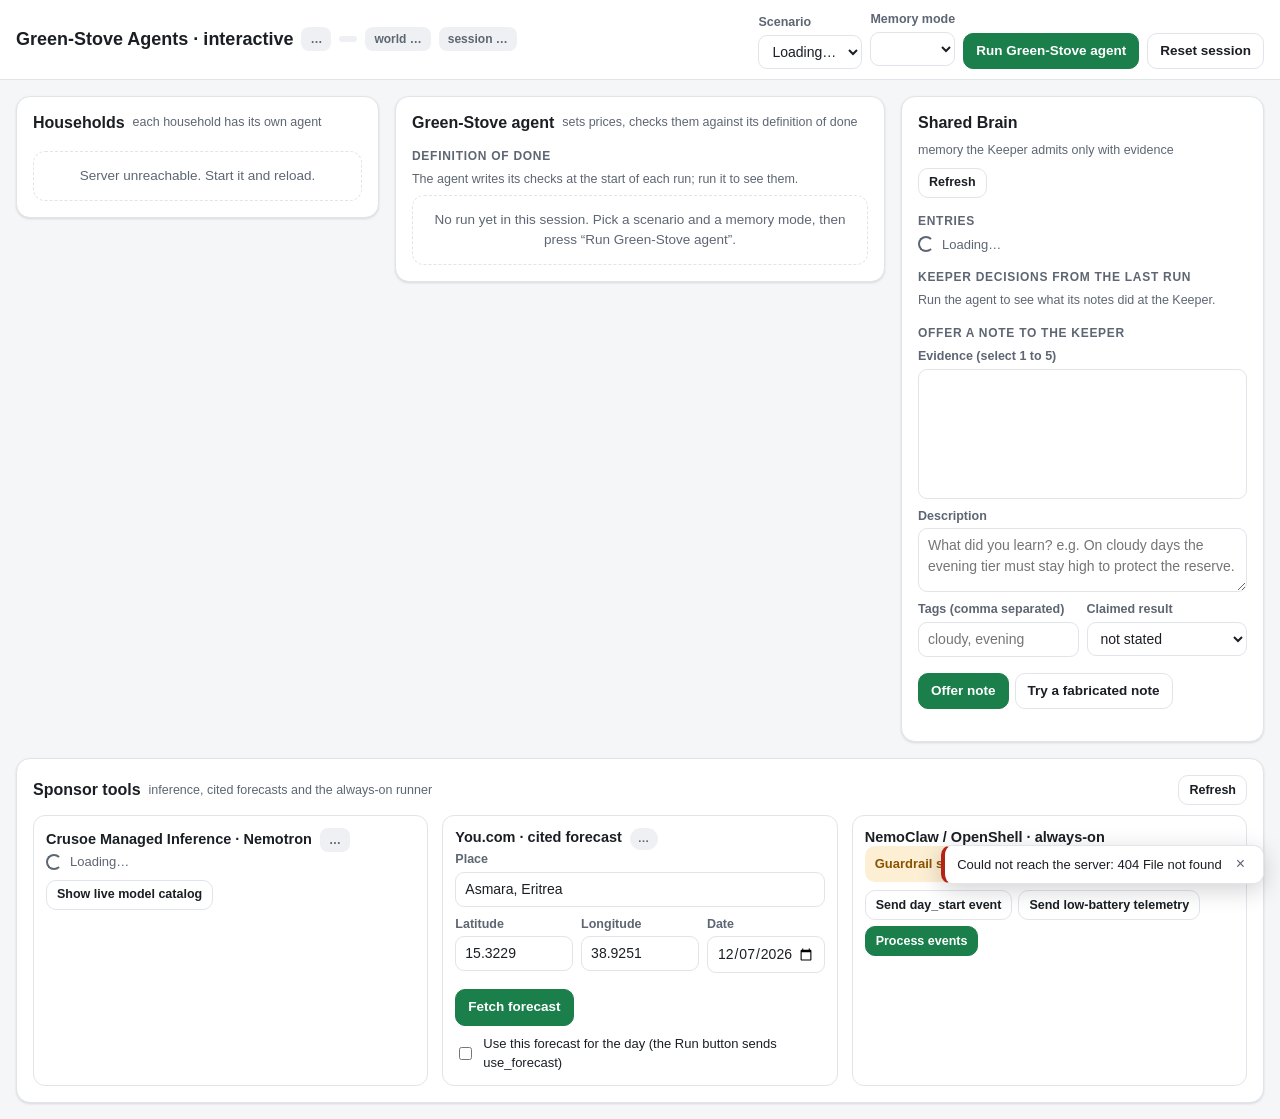
==== commit f0c06b64: "Align UI with the real ui_server contract day_start sends condition A/B/C (from memory mode) and omi" ====
--- a/greenstove/ui/index.html
+++ b/greenstove/ui/index.html
@@ -237,11 +237,11 @@
     <div id="keeper-run"></div>
     <h4>Offer a note to the Keeper</h4>
     <form id="note-form" class="note-form" novalidate>
-      <label class="field">Evidence (select one or more)
+      <label class="field">Evidence (select 1 to 5)
         <select id="note-evidence" multiple aria-label="Evidence records"></select>
       </label>
       <label class="field">Description
-        <textarea id="note-desc" placeholder="What did you learn? e.g. On cloudy days the evening tier must stay high to protect the reserve."></textarea>
+        <textarea id="note-desc" maxlength="300" placeholder="What did you learn? e.g. On cloudy days the evening tier must stay high to protect the reserve."></textarea>
       </label>
       <div class="form-row">
         <label class="field">Tags (comma separated)
@@ -340,7 +340,7 @@
   if(typeof v==='object')return Object.keys(v).map(k=>k+': '+fmtAny(v[k])).join(' · ');
   return String(v);
 }
-function money(v){return typeof v==='number'?'$'+v.toFixed(2):fmtAny(v);}
+function money(v){return typeof v==='number'?v.toFixed(2):fmtAny(v);}   /* scenario currency units, not USD */
 function pct(v){return typeof v==='number'?(v<=1?Math.round(v*100):Math.round(v))+'%':fmtAny(v);}
 function label(k){return String(k).replace(/_/g,' ');}
 function fmtPrices(p){
@@ -405,8 +405,8 @@
 }
 function statusKind(s){
   s=String(s||'').toLowerCase();
-  if(/^(pass|passed|done|ok|success|succeeded|booked|completed|admitted|admit|verified|accept|accepted|continue|true)/.test(s))return 'ok';
-  if(/(fail|reject|not.?served|error|abort|stop|false|no_verified|blocked)/.test(s))return 'bad';
+  if(/^(plan_verified|pass|passed|done|ok|success|succeeded|booked|completed|admitted|admit|verified|accept|accepted|continue|true)/.test(s))return 'ok';
+  if(/(fail|reject|not.?served|not_offered|infeasible|error|abort|stop|false|no_verified|blocked)/.test(s))return 'bad';
   if(/(approval|info|confirm|current)/.test(s))return 'info';
   return 'warn';
 }
@@ -435,7 +435,7 @@
 /* ---------- top bar ---------- */
 function renderTop(){
   const st=S.state||{};
-  const mode=String(st.mode||'unknown');const live=/live/i.test(mode);
+  const mode=String(st.mode||'unknown');const live=/live|crusoe/i.test(mode);
   const mb=$('#badge-mode');mb.textContent=live?'LIVE':(/mock/i.test(mode)?'MOCK':mode.toUpperCase());mb.className='badge '+(live?'live':'mock');
   const mdl=$('#badge-model');if(st.model){mdl.hidden=false;mdl.textContent=fmtAny(st.model);mdl.title='model '+fmtAny(st.model);}else mdl.hidden=true;
   $('#badge-world').textContent='world '+fmtAny(st.world);
@@ -662,7 +662,7 @@
   for(const k of Object.keys(stats)){const v=stats[k];
     if(v!=null&&typeof v==='object'){extra.push(el('div',{class:'small'},el('span',{class:'muted',text:label(k)+': '}),
       Array.isArray(v)?el('span',{text:fmtAny(v)}):el('span',{class:'chips',style:'display:inline-flex'},Object.keys(v).length?Object.keys(v).map(c=>chip(c+' ×'+fmtAny(v[c]),/reject/i.test(k)?'bad':'')):chip('none'))));}
-    else tiles.push(stat(label(k),/rate|frac|share/i.test(k)?pct(v):fmtAny(v)));}
+    else tiles.push(stat(label(k),/(^|_)(rate|fraction|frac|share|hit)($|_)/i.test(k)?pct(v):fmtAny(v)));}
   fill(box,el('div',{class:'stat-row'},tiles),extra);
 }
 function renderEntries(){
@@ -717,8 +717,10 @@
   ev.preventDefault();
   const ids=Array.from($('#note-evidence').selectedOptions).map(o=>o.value).filter(Boolean);
   const desc=$('#note-desc').value.trim();
+  if(!ids.length){toast('Select at least one evidence record (run the agent first).');return;}
+  if(ids.length>5){toast('Pick at most 5 evidence records.');return;}
   if(!desc){toast('Write a description first.');$('#note-desc').focus();return;}
-  const body={evidence_ids:ids,description:desc,tags:$('#note-tags').value.split(',').map(s=>s.trim()).filter(Boolean)};
+  const body={evidence_ids:ids,description:desc.slice(0,300),tags:$('#note-tags').value.split(',').map(s=>s.trim()).filter(Boolean).slice(0,8)};
   const c=$('#note-claim').value;if(c)body.claimed_passed=c==='true';
   const out=$('#note-verdict');
   await withBusy($('#btn-note'),'Asking the Keeper…',async()=>{
@@ -731,6 +733,7 @@
   const ev=asList(S.evidence);
   const pick=ev.find(r=>r.passed===false)||ev[0];
   const sel=$('#note-evidence');Array.from(sel.options).forEach(o=>{o.selected=!!pick&&o.value===String(pick.run_id);});
+  if(!pick){sel.replaceChildren(el('option',{value:'fabricated-run',text:'fabricated-run (no such evidence exists)'}));sel.options[0].selected=true;}
   $('#note-desc').value=pick?'Tariff '+fmtPrices(pick.tariff)+' passed every check on '+fmtAny(pick.scenario_id)+' and is safe in any weather; always reuse it.':'Raising the evening tier always passes every check in every weather.';
   $('#note-tags').value='always,any-weather';
   $('#note-claim').value=pick?String(!pick.passed):'true';
@@ -747,7 +750,7 @@
 }
 function renderTools(){
   const t=S.tools||{};const cr=t.crusoe||{};const yc=t.youcom||{};const nc=t.nemoclaw||{};
-  const live=/live/i.test(String(cr.mode||''));
+  const live=/live|crusoe/i.test(String(cr.mode||''));
   const mb=$('#crusoe-mode');mb.textContent=cr.mode?(live?'LIVE':String(cr.mode).toUpperCase()):'…';mb.className='badge '+(live?'live':'mock');
   const usage=asList(cr.usage);
   fill($('#crusoe-body'),
@@ -776,7 +779,7 @@
       fill(box,el('h4',{text:'Live model catalog'}),list.length?el('div',{class:'tw'},el('table',{},
         el('thead',{},el('tr',{},['model','nemotron','modality','context','supported','$/Mtok in','$/Mtok out'].map(x=>el('th',{scope:'col',text:x})))),
         el('tbody',{},list.map(r=>el('tr',{},el('td',{class:'small',text:fmtAny(r.id)}),el('td',{},r.nemotron?chip('nemotron','ok'):el('span',{class:'muted',text:'—'})),
-          el('td',{text:fmtAny(r.modality)}),el('td',{class:'num',text:fmtAny(r.context)}),el('td',{},yesNo(r.supported)),
+          el('td',{text:fmtAny(r.modality)}),el('td',{class:'num',text:fmtAny(r.context)}),el('td',{class:'small wrap',text:fmtAny(r.supported)}),
           el('td',{class:'num',text:fmtAny(r.usd_per_mtok_in)}),el('td',{class:'num',text:fmtAny(r.usd_per_mtok_out)})))))):el('p',{class:'muted small',text:'The catalog is empty.'}));
     }catch(e){if(e.status===409)fill(box,el('div',{class:'bubble run',role:'note'},el('div',{class:'who'},chip('info','info')),el('div',{text:e.message})));else throw e;}
   });
@@ -854,7 +857,8 @@
 $('#btn-fake').addEventListener('click',fabricate);
 $('#btn-models').addEventListener('click',showModels);
 $('#fc-form').addEventListener('submit',fetchForecast);
-$('#btn-ev-day').addEventListener('click',()=>runnerEvent($('#btn-ev-day'),{type:'day_start',date:$('#fc-date').value,scenario:S.scenarioName,condition:S.forecast&&S.forecast.weather_class?S.forecast.weather_class:(S.scenario&&S.scenario.weather_class)||'unknown'}));
+$('#btn-ev-day').addEventListener('click',()=>{const ev={type:'day_start',date:$('#fc-date').value,condition:({off:'A',history:'B',curated:'C'})[$('#sel-memory').value]||'C'};
+  if(S.scenarioName)ev.scenario=S.scenarioName;runnerEvent($('#btn-ev-day'),ev);});
 $('#btn-ev-low').addEventListener('click',()=>runnerEvent($('#btn-ev-low'),{type:'telemetry',date:$('#fc-date').value,step:76,battery_kwh:0.6,pv_kw:0.1}));
 $('#btn-drain').addEventListener('click',drain);
 $('#drawer-close').addEventListener('click',()=>$('#drawer').close());
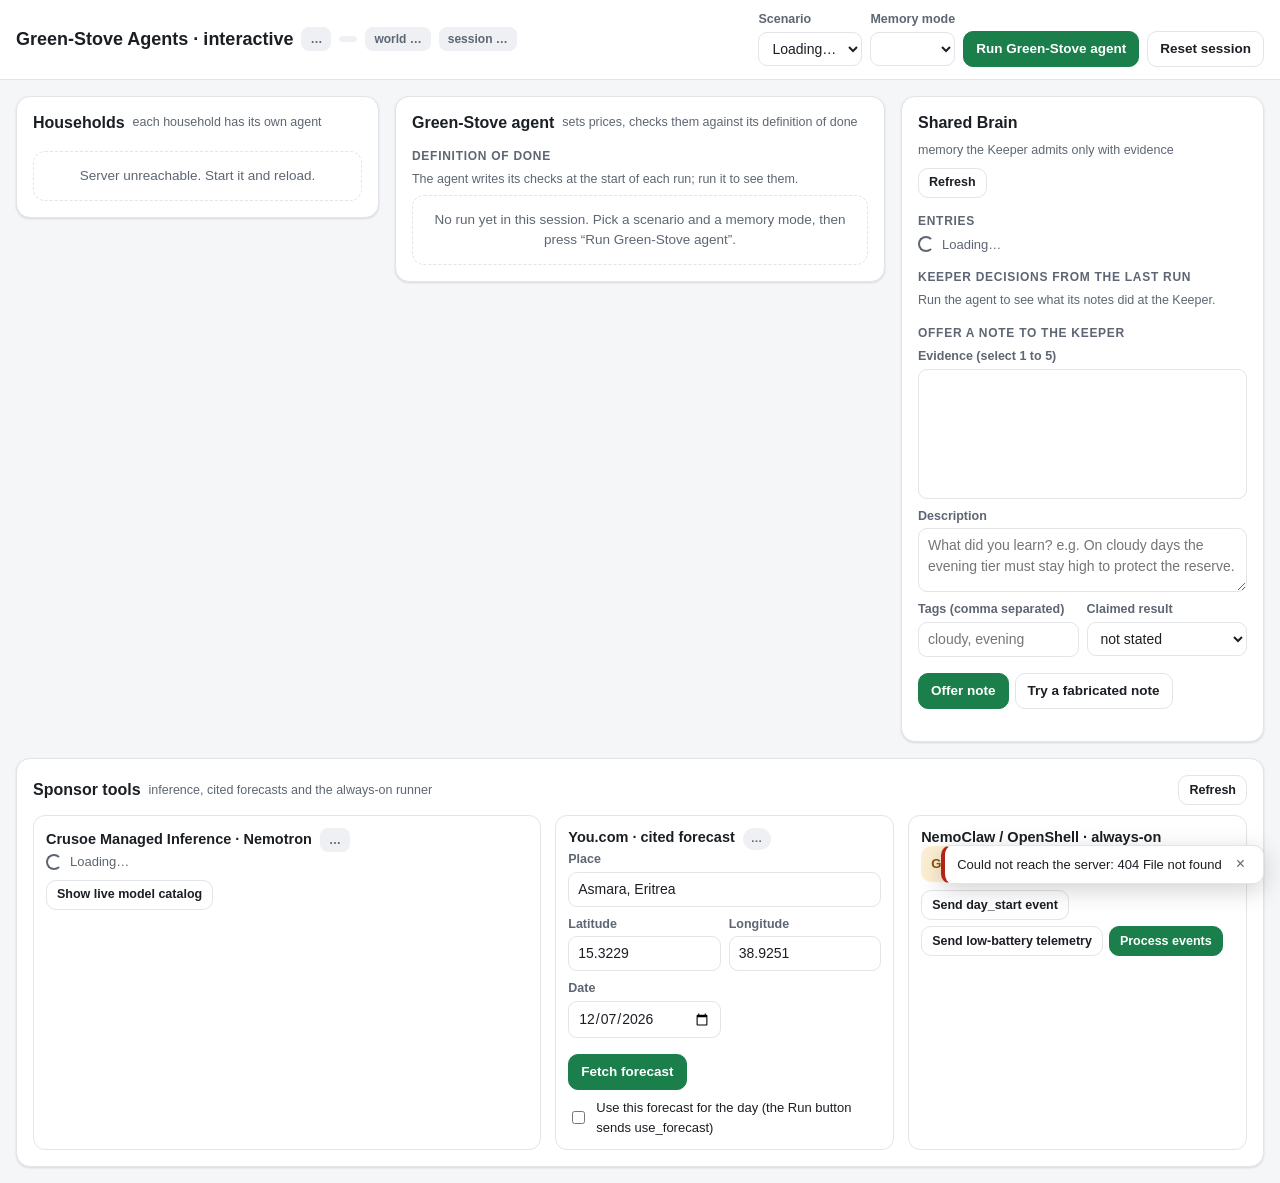
==== commit 0a4a0262: "Phone layout fixes from the screenshot check Tabs wrap 2x2 and stick at top; header no longer pinned" ====
--- a/greenstove/ui/index.html
+++ b/greenstove/ui/index.html
@@ -64,7 +64,8 @@
 header.top{background:var(--panel);border-bottom:1px solid var(--line);position:sticky;top:0;z-index:20}
 .top-inner{max-width:1600px;margin:0 auto;padding:10px 16px;display:flex;flex-wrap:wrap;gap:10px 16px;align-items:center}
 .brand{display:flex;flex-wrap:wrap;align-items:center;gap:8px;min-width:0}
-.controls{display:flex;flex-wrap:wrap;gap:8px;align-items:flex-end;margin-left:auto;min-width:0}
+.controls{display:flex;flex-wrap:wrap;gap:8px;align-items:flex-start;margin-left:auto;min-width:0}
+.controls>.btn{margin-top:21px}
 .controls label.field{min-width:0}
 .controls select{max-width:280px}
 .hint{font-size:11.5px;color:var(--muted);font-weight:400;max-width:260px}
@@ -77,7 +78,7 @@
 .panel-head{display:flex;align-items:center;gap:8px;flex-wrap:wrap;margin-bottom:10px}
 .panel-head .sub{font-size:12.5px;color:var(--muted)}
 #panel-tools{grid-column:1/-1}
-.tools-grid{display:grid;gap:14px;grid-template-columns:repeat(3,minmax(0,1fr))}
+.tools-grid{display:grid;gap:14px;grid-template-columns:minmax(0,1.5fr) minmax(0,1fr) minmax(0,1fr)}
 @media (max-width:1279px){
   main{grid-template-columns:minmax(0,1fr) minmax(0,1fr)}
   #panel-brain{grid-column:1/-1}
@@ -86,11 +87,13 @@
 @media (max-width:760px){
   .top-inner{padding:10px 16px}
   .controls{margin-left:0;width:100%}
-  .controls label.field{flex:1 1 140px}
+  header.top{position:static}
+  .controls label.field{flex:1 1 100%}
+  .controls>.btn{margin-top:0}
   .controls select{max-width:none;width:100%}
   .hint{max-width:none}
-  nav.tabs{display:flex;gap:4px;overflow-x:auto;padding:8px 16px 0;max-width:100%;position:sticky;z-index:15;background:var(--bg)}
-  nav.tabs button{flex:1 0 auto;border:1px solid var(--line);background:var(--panel);border-radius:999px;padding:6px 12px;font-weight:650;font-size:13px;cursor:pointer;color:var(--muted)}
+  nav.tabs{display:flex;flex-wrap:wrap;gap:4px;padding:8px 16px;max-width:100%;position:sticky;top:0;z-index:15;background:var(--bg)}
+  nav.tabs button{flex:1 1 calc(50% - 4px);border:1px solid var(--line);background:var(--panel);border-radius:999px;padding:6px 12px;font-weight:650;font-size:13px;cursor:pointer;color:var(--muted)}
   nav.tabs button[aria-selected=true]{background:var(--ink);color:var(--bg);border-color:var(--ink)}
   main{grid-template-columns:minmax(0,1fr);padding:12px 16px 80px}
   .panel{display:none;padding:14px}
@@ -119,7 +122,7 @@
 .facts b{color:var(--ink);font-weight:650}
 .bar{position:relative;height:20px;background:var(--mut-bg);border-radius:6px;overflow:hidden;margin-top:4px}
 .bar .seg{position:absolute;top:0;bottom:0}
-.bar .seg.window{background:var(--info-bg);border-left:2px solid var(--info);border-right:2px solid var(--info)}
+.bar .seg.window{background:var(--info-bg);background:color-mix(in srgb,var(--info) 22%,transparent);border-left:2px solid var(--info);border-right:2px solid var(--info)}
 .bar .seg.pref{top:4px;bottom:4px;background:var(--c1);border-radius:4px;opacity:.85}
 .bar .seg.book{top:4px;bottom:4px;background:var(--c3);border-radius:4px;box-shadow:0 0 0 2px var(--panel)}
 .bar .seg.win{border-right:1px solid var(--panel);display:flex;align-items:center;justify-content:center;font-size:10.5px;font-weight:650;color:var(--ink);overflow:hidden;white-space:nowrap}
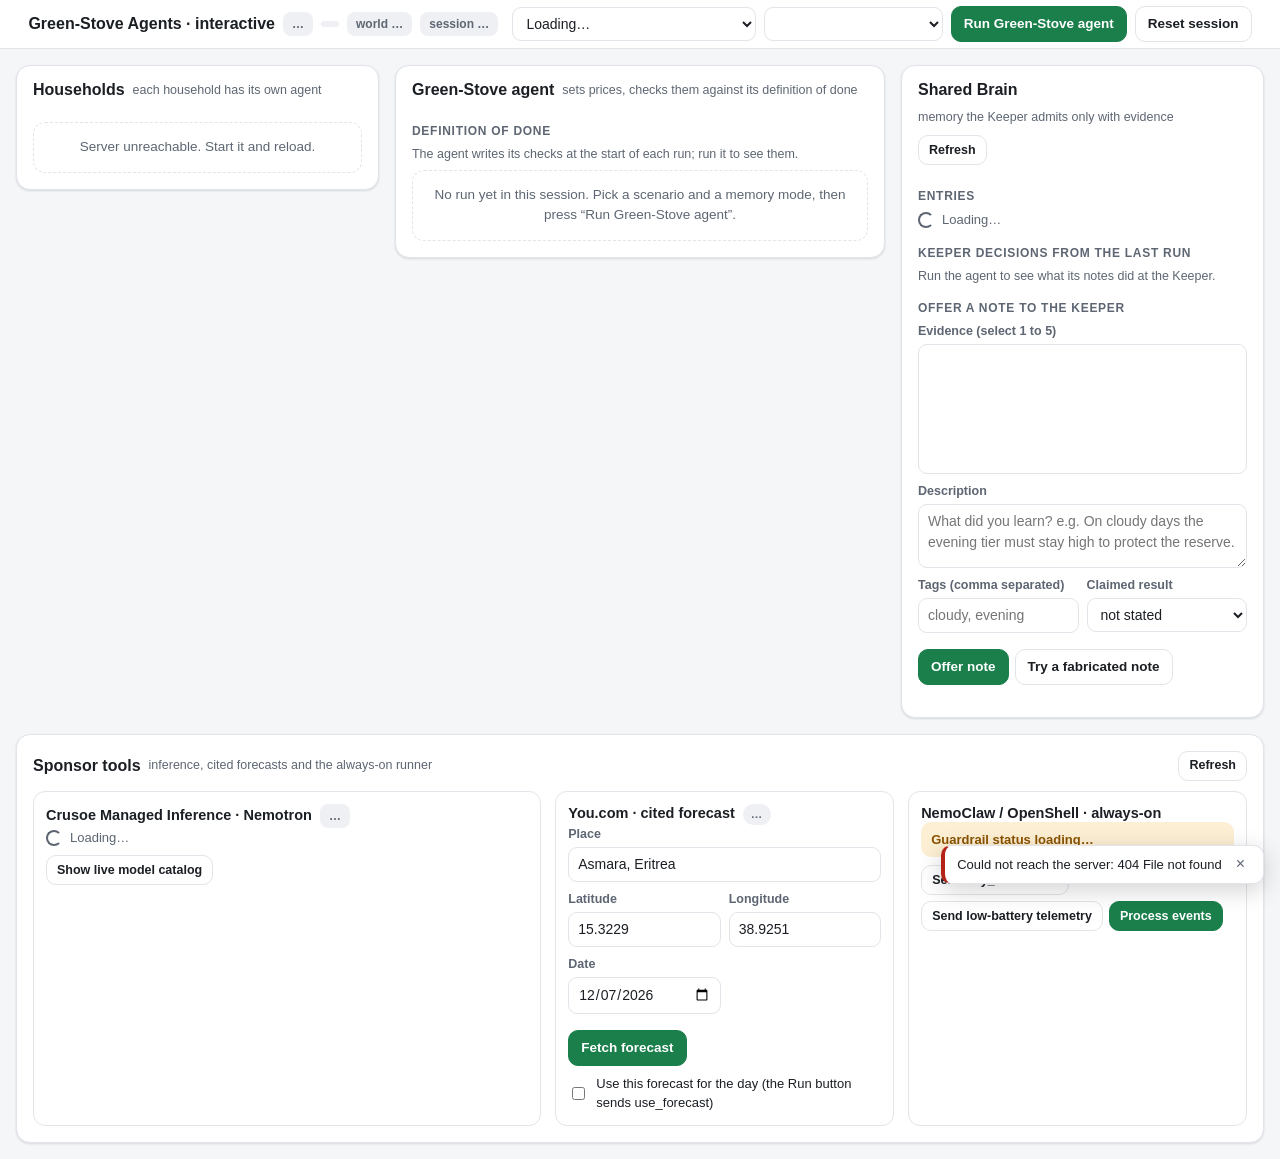
==== commit 24e95578: "UI: collapsible household cards, viewport-capped columns, one-row bar, stale-reply guard - Household" ====
--- a/greenstove/ui/index.html
+++ b/greenstove/ui/index.html
@@ -71,6 +71,31 @@
 .hint{font-size:11.5px;color:var(--muted);font-weight:400;max-width:260px}
 .banner{max-width:1600px;margin:0 auto;padding:7px 16px;font-size:13px;background:var(--warn-bg);color:var(--warn);border-top:1px solid var(--line)}
 .banner[hidden]{display:none}
+/* #top-slot: present.js mounts its status pill and the Presenter toggle here */
+#top-slot{display:flex;gap:8px;align-items:center;flex-wrap:wrap;min-width:0}
+#top-slot:not(:empty){padding:0 16px 8px}
+@media (min-width:761px){
+  /* the slot shares the bar's row; the banner (order 1 → placed last) takes its own full-width row */
+  header.top{display:grid;grid-template-columns:minmax(0,1fr) auto;align-items:center}
+  #banner{grid-column:1/-1;order:1}
+  #top-slot{grid-column:2;flex-wrap:nowrap}
+  #top-slot:not(:empty){padding:0 16px 0 0}
+}
+@media (min-width:1100px){
+  /* one compact row: title + badges left, Scenario/Memory/Run/Reset right */
+  body header.top .top-inner{padding:6px 16px;flex-wrap:nowrap;gap:8px 14px}
+  .brand{flex:1 1 0;flex-wrap:nowrap;overflow:hidden}
+  .brand h1{font-size:16px;white-space:nowrap;flex:0 0 auto}
+  .brand .badge{flex:0 1 auto;min-width:0}
+  #badge-model{flex-shrink:3;max-width:260px}
+  #badge-session{flex-shrink:2}
+  .controls{flex:0 0 auto;flex-wrap:nowrap;align-items:center;gap:8px}
+  .controls label.field{flex-direction:row;align-items:center;gap:6px}
+  .controls .lbl,.controls .hint{position:absolute;width:1px;height:1px;margin:-1px;padding:0;border:0;overflow:hidden;clip:rect(0 0 0 0);white-space:nowrap}
+  header.top .top-inner .controls>.btn,header.top .top-inner .controls>#btn-run{margin-top:0}
+  .controls #sel-scenario{width:min(250px,19vw)}
+  .controls #sel-memory{width:min(185px,14vw)}
+}
 /* tabs + panels */
 nav.tabs{display:none}
 main{max-width:1600px;margin:0 auto;padding:16px;display:grid;gap:16px;grid-template-columns:minmax(0,1fr) minmax(0,1.35fr) minmax(0,1fr)}
@@ -79,6 +104,12 @@
 .panel-head .sub{font-size:12.5px;color:var(--muted)}
 #panel-tools{grid-column:1/-1}
 .tools-grid{display:grid;gap:14px;grid-template-columns:minmax(0,1.5fr) minmax(0,1fr) minmax(0,1fr)}
+@media (min-width:761px){
+  /* desktop: each column fits the viewport under the sticky bar (--top-h is measured by script), so Sponsor tools
+     sits about one screen down; the panel heading stays visible while the column scrolls */
+  #panel-households,#panel-agent,#panel-brain{max-height:calc(100vh - var(--top-h,64px) - 32px);overflow:auto;padding-top:0;overscroll-behavior:contain}
+  #panel-households>.panel-head,#panel-agent>.panel-head,#panel-brain>.panel-head{position:sticky;top:0;z-index:3;background:var(--panel);padding:14px 0 8px;margin:0 0 6px}
+}
 @media (max-width:1279px){
   main{grid-template-columns:minmax(0,1fr) minmax(0,1fr)}
   #panel-brain{grid-column:1/-1}
@@ -111,12 +142,26 @@
 th,td{text-align:left;padding:6px 9px;border-bottom:1px solid var(--line);vertical-align:top}
 th{background:var(--mut-bg);font-weight:650;white-space:nowrap;font-size:12px}
 tr:last-child td{border-bottom:0}
+td{white-space:normal;overflow-wrap:anywhere}          /* long text cells wrap instead of pushing the table out of view */
 td.num{text-align:right;font-variant-numeric:tabular-nums;white-space:nowrap}
-td.wrap{min-width:180px;overflow-wrap:anywhere}
+td.wrap{min-width:140px;overflow-wrap:anywhere}
+.tw .chip{white-space:normal;overflow-wrap:anywhere;text-align:left}
 tr.chosen td{background:var(--ok-bg)}
 /* households */
 .scenario-sum{display:flex;flex-wrap:wrap;gap:5px;margin-bottom:8px}
-.hh-list{display:flex;flex-direction:column;gap:10px}
+.hh-tools{display:flex;align-items:center;gap:8px;flex-wrap:wrap;margin:10px 0 6px}
+.hh-tools[hidden]{display:none}
+.hh-list{display:flex;flex-direction:column;gap:8px}
+.hh-sum{display:flex;align-items:center;gap:6px;min-width:0}
+.hh-toggle{flex:1 1 auto;min-width:0;display:flex;flex-wrap:wrap;align-items:center;gap:4px 8px;border:0;background:none;padding:2px 0;text-align:left;cursor:pointer;color:var(--ink);font:inherit;border-radius:8px}
+.hh-toggle:hover .hh-id{text-decoration:underline}
+.hh-toggle .chev{display:inline-block;width:14px;color:var(--muted);font-size:12px;transition:transform .15s}
+.hh-toggle[aria-expanded=true] .chev{transform:rotate(90deg)}
+.hh-id{font-weight:700;font-size:14.5px}
+.hh-fact{font-size:12.5px;color:var(--muted);white-space:nowrap}
+.hh-said{flex:1 1 140px;min-width:0;font-size:12.5px;color:var(--muted);font-style:italic;white-space:nowrap;overflow:hidden;text-overflow:ellipsis}
+.hh-body{margin-top:8px;min-width:0}
+.hh-body[hidden]{display:none}
 .hh-head{display:flex;align-items:baseline;gap:8px;flex-wrap:wrap}
 .facts{display:flex;flex-wrap:wrap;gap:4px 14px;margin:6px 0;font-size:12.5px;color:var(--muted)}
 .facts b{color:var(--ink);font-weight:650}
@@ -158,9 +203,12 @@
 details{margin:6px 0}
 summary{cursor:pointer;font-weight:650;font-size:13px}
 /* brain */
-.entries{list-style:none;margin:0;padding:0;display:flex;flex-direction:column;gap:6px;max-height:440px;overflow:auto}
-.entry{width:100%;text-align:left;border:1px solid var(--line);background:var(--panel);border-radius:10px;padding:8px 10px;cursor:pointer;display:flex;flex-direction:column;gap:3px}
+.entries{list-style:none;margin:0;padding:0;display:flex;flex-direction:column;gap:6px;max-height:min(440px,50vh);overflow:auto}
+.entries>li{min-width:0;max-width:100%}
+.entry{width:100%;max-width:100%;min-width:0;text-align:left;border:1px solid var(--line);background:var(--panel);border-radius:10px;padding:8px 10px;cursor:pointer;display:flex;flex-direction:column;gap:3px}
 .entry:hover{border-color:var(--muted)}
+.entry>div{min-width:0;overflow-wrap:anywhere}
+.entry .chip{white-space:normal;overflow-wrap:anywhere;text-align:left}
 .entry .sit{font-size:13px;overflow-wrap:anywhere}
 .note-form{display:flex;flex-direction:column;gap:8px}
 .note-form select[multiple]{min-height:130px;width:100%}
@@ -184,6 +232,7 @@
 .form-row{display:grid;grid-template-columns:repeat(auto-fit,minmax(110px,1fr));gap:8px}
 .check{display:flex;gap:8px;align-items:center;font-size:13px;margin-top:8px}
 </style>
+<link rel="stylesheet" href="/present.css">
 </head>
 <body>
 <header class="top">
@@ -196,10 +245,10 @@
       <span id="badge-session" class="badge" aria-label="Session">session …</span>
     </div>
     <div class="controls">
-      <label class="field">Scenario
+      <label class="field"><span class="lbl">Scenario</span>
         <select id="sel-scenario" aria-label="Scenario"><option>Loading…</option></select>
       </label>
-      <label class="field">Memory mode
+      <label class="field"><span class="lbl">Memory mode</span>
         <select id="sel-memory" aria-label="Memory mode" aria-describedby="memory-hint"></select>
         <span id="memory-hint" class="hint"></span>
       </label>
@@ -208,6 +257,7 @@
     </div>
   </div>
   <div id="banner" class="banner" role="note" hidden></div>
+  <div id="top-slot"></div>
 </header>
 
 <nav class="tabs" role="tablist" aria-label="Panels">
@@ -222,6 +272,8 @@
     <div class="panel-head"><h2>Households</h2><span class="sub">each household has its own agent</span></div>
     <div id="scenario-sum" class="scenario-sum"></div>
     <div id="station"></div>
+    <div id="hh-tools" class="hh-tools" hidden><span id="hh-count" class="small muted"></span><span class="grow"></span>
+      <button id="btn-hh-expand" class="btn sm ghost" type="button" aria-controls="hh-list">Expand all</button></div>
     <div id="hh-list" class="hh-list"><div class="loading">Loading scenario…</div></div>
   </section>
 
@@ -313,7 +365,9 @@
 (function(){
 'use strict';
 const $=(s,r)=>(r||document).querySelector(s);
-const S={state:null,scenarioName:null,scenario:null,run:null,runScenario:null,runMemory:null,brain:null,evidence:[],asks:{},editing:{},tools:null,forecast:null};
+/* S.seq is bumped on every scenario change and reset; each async handler captures it before awaiting and drops a
+   reply that arrives after a bump, so a slow response can never overwrite newer state. S.open: expanded cards. */
+const S={seq:0,state:null,scenarioName:null,scenario:null,run:null,runScenario:null,runMemory:null,brain:null,evidence:[],asks:{},editing:{},open:{},tools:null,forecast:null};
 const MEMORY_HINTS={off:'No memory: the agent starts cold every run.',history:'Raw history: earlier runs are pasted in, unchecked.',curated:'Shared Brain: only Keeper-admitted, evidence-backed entries.'};
 
 /* ---------- DOM helpers (all data goes through textContent) ---------- */
@@ -340,7 +394,7 @@
   if(typeof v==='number')return fmtNum(v);
   if(typeof v==='boolean')return v?'yes':'no';
   if(Array.isArray(v))return v.length?v.map(fmtAny).join(', '):'—';
-  if(typeof v==='object')return Object.keys(v).map(k=>k+': '+fmtAny(v[k])).join(' · ');
+  if(typeof v==='object'){const ks=Object.keys(v);return ks.length?ks.map(k=>k+': '+fmtAny(v[k])).join(' · '):'—';}
   return String(v);
 }
 function money(v){return typeof v==='number'?v.toFixed(2):fmtAny(v);}   /* scenario currency units, not USD */
@@ -456,8 +510,14 @@
   fill(ms,modes.map(m=>el('option',{value:m,text:m+(MEMORY_HINTS[m]?' — '+MEMORY_HINTS[m].split(':')[0].toLowerCase():'')})));
   ms.value=modes.indexOf(prev)>=0?prev:modes[modes.length-1];
   $('#memory-hint').textContent=MEMORY_HINTS[ms.value]||'';
-}
-async function refreshState(){try{S.state=await api('/api/state');renderTop();renderBrainStats();}catch(e){toast('Could not refresh state: '+e.message);}}
+  ms.title=MEMORY_HINTS[ms.value]||'';                       /* the hint is visually hidden in the one-row bar */
+  sel.title=sel.selectedOptions[0]?sel.selectedOptions[0].text:'';
+}
+async function refreshState(){
+  const seq=S.seq;
+  try{const st=await api('/api/state');if(seq!==S.seq)return;S.state=st;renderTop();renderBrainStats();}
+  catch(e){if(seq!==S.seq)return;toast('Could not refresh state: '+e.message);}
+}
 
 /* ---------- households ---------- */
 function runFor(id,key){
@@ -504,20 +564,50 @@
     svg.append(pl);});
   return el('div',{},svg,el('div',{class:'legend'},el('span',{},el('i',{style:'background:var(--c2)'}),'PV expected'),el('span',{},el('i',{style:'background:var(--c4)'}),'PV downside')));
 }
-function renderHouseholds(){
-  const list=$('#hh-list');
-  if(!S.scenario){fill(list,placeholder('Pick a scenario to load its households.'));return;}
+/* Cards are collapsed to a one-line summary by default. A card is open while it is being edited, was just asked,
+   or the user expanded it. Re-renders keep keyboard focus: every focusable control carries data-fk and
+   renderHouseholds() focuses the control with the same key (or an explicit one) after rebuilding the list. */
+function firstLine(t){const s=fmtAny(t).split(/\r?\n/)[0].trim();return s.length>160?s.slice(0,157)+'…':s;}
+function isOpen(id){return !!(S.open[id]||S.editing[id]);}
+function cardFor(id){return Array.from(document.querySelectorAll('#hh-list article[data-hh]')).find(a=>a.dataset.hh===String(id))||null;}
+function setOpen(id,on){
+  S.open[id]=!!on;
+  if(!on&&S.editing[id]){S.editing[id]=false;renderHouseholds('toggle:'+id);return;}   /* collapsing also closes the editor */
+  const card=cardFor(id);
+  if(card){const tog=card.querySelector('.hh-toggle'),body=card.querySelector('.hh-body');
+    if(tog)tog.setAttribute('aria-expanded',on?'true':'false');if(body)body.hidden=!on;}
+  renderHhTools();
+}
+function renderHhTools(){
+  const hs=asList(S.scenario&&S.scenario.households);const box=$('#hh-tools');
+  box.hidden=!hs.length;if(!hs.length)return;
+  const open=hs.filter(h=>isOpen(h.household_id)).length;
+  $('#hh-count').textContent=hs.length+' household'+(hs.length===1?'':'s')+' · '+open+' expanded';
+  $('#btn-hh-expand').textContent=open===hs.length?'Collapse all':'Expand all';
+}
+function toggleAll(){
+  const hs=asList(S.scenario&&S.scenario.households);if(!hs.length)return;
+  const all=hs.every(h=>isOpen(h.household_id));
+  hs.forEach(h=>setOpen(h.household_id,!all));
+}
+function renderHouseholds(focusKey){
+  const list=$('#hh-list');const act=document.activeElement;
+  const key=typeof focusKey==='string'?focusKey:(act&&act!==document.body&&list.contains(act)&&act.dataset&&act.dataset.fk)||null;
+  if(!S.scenario){fill(list,placeholder('Pick a scenario to load its households.'));renderHhTools();return;}
   const hs=asList(S.scenario.households);
-  if(!hs.length){fill(list,placeholder('This scenario has no households.'));return;}
+  if(!hs.length){fill(list,placeholder('This scenario has no households.'));renderHhTools();return;}
   fill(list,hs.map(householdCard),
     el('div',{class:'legend'},el('span',{},el('i',{style:'background:var(--info-bg);border:1px solid var(--info)'}),'allowed window'),
       el('span',{},el('i',{style:'background:var(--c1)'}),'preferred slot'),el('span',{},el('i',{style:'background:var(--c3)'}),'booked by run')));
+  renderHhTools();
+  if(key){const n=Array.from(list.querySelectorAll('[data-fk]')).find(x=>x.dataset.fk===key);if(n)n.focus({preventScroll:true});}
 }
 function householdCard(h){
   const id=h.household_id;
   const msg=runFor(id,'messages');const bk=runFor(id,'bookings');const ask=S.asks[id];
   const pref=toMin(h.preferred);const mins=Number(h.minutes)||0;
-  const sw=el('button',{class:'switch',type:'button',role:'switch','aria-checked':h.auto_book?'true':'false','aria-label':'Auto-book for '+id},
+  const open=isOpen(id);
+  const sw=el('button',{class:'switch',type:'button',role:'switch','aria-checked':h.auto_book?'true':'false','aria-label':'Auto-book for '+id,'data-fk':'auto:'+id},
     el('span',{class:'track','aria-hidden':'true'}),el('span',{text:'auto-book'}));
   sw.addEventListener('click',()=>withBusy(null,null,()=>saveHousehold(id,{auto_book:!h.auto_book})));
   const bar=el('div',{class:'bar',role:'img','aria-label':'Window '+showTime(h.earliest)+' to '+showTime(h.latest_finish)+', preferred '+showTime(h.preferred)+(bk?', booked '+showTime(bk.start)+' to '+showTime(bk.end):'')},
@@ -532,19 +622,27 @@
   const sPref=timeSelect(fid+'-pref',h.preferred),sE=timeSelect(fid+'-ear',h.earliest),sL=timeSelect(fid+'-lat',h.latest_finish);
   add(edit,[el('label',{class:'field'},'Preferred',sPref),el('label',{class:'field'},'Earliest',sE),el('label',{class:'field'},'Latest finish',sL),
     el('label',{class:'field'},'Budget',cost),el('label',{class:'field',style:'justify-content:flex-end'},el('span',{},ab,' auto-book')),
-    el('div',{class:'row-actions'},el('button',{class:'btn sm primary',type:'submit',text:'Save'}),
-      el('button',{class:'btn sm ghost',type:'button',text:'Cancel',onclick:()=>{S.editing[id]=false;renderHouseholds();}}))]);
+    el('div',{class:'row-actions'},el('button',{class:'btn sm primary',type:'submit',text:'Save','data-fk':'save:'+id}),
+      el('button',{class:'btn sm ghost',type:'button',text:'Cancel','data-fk':'cancel:'+id,onclick:()=>{S.editing[id]=false;renderHouseholds('edit:'+id);}}))]);
   edit.addEventListener('submit',ev=>{ev.preventDefault();const b=edit.querySelector('button[type=submit]');
     const ch={preferred:sPref.value,earliest:sE.value,latest_finish:sL.value,auto_book:ab.checked};
     if(cost.value!=='')ch.max_cost=Number(cost.value);
-    withBusy(b,'Saving…',async()=>{await saveHousehold(id,ch);S.editing[id]=false;renderHouseholds();});});
-  const editBtn=el('button',{class:'btn sm',type:'button','aria-expanded':editOpen?'true':'false','aria-controls':fid,text:editOpen?'Close edit':'Edit'});
+    withBusy(b,'Saving…',()=>saveHousehold(id,ch,true));});
+  const editBtn=el('button',{class:'btn sm',type:'button','aria-expanded':editOpen?'true':'false','aria-controls':fid,text:editOpen?'Close edit':'Edit','data-fk':'edit:'+id});
   edit.id=fid;
-  editBtn.addEventListener('click',()=>{S.editing[id]=!S.editing[id];renderHouseholds();});
-  const askBtn=el('button',{class:'btn sm',type:'button',text:'Ask household agent','aria-label':'Ask the household agent for '+id});
-  askBtn.addEventListener('click',()=>withBusy(askBtn,'Asking…',()=>askHousehold(id)));
-  return el('article',{class:'card','aria-label':'Household '+id},
-    el('div',{class:'hh-head'},el('h3',{text:id}),h.request_id?el('span',{class:'small muted',text:'request '+h.request_id}):null,el('span',{class:'grow'}),sw),
+  editBtn.addEventListener('click',()=>{S.editing[id]=!S.editing[id];S.open[id]=true;renderHouseholds('edit:'+id);});
+  const askBtn=el('button',{class:'btn sm',type:'button',text:'Ask household agent','aria-label':'Ask the household agent for '+id,'data-fk':'ask:'+id});
+  askBtn.addEventListener('click',()=>{setOpen(id,true);withBusy(askBtn,'Asking…',()=>askHousehold(id));});
+  const status=msg?String(msg.status||'').toUpperCase().replace(/_/g,' '):null;
+  const tog=el('button',{class:'hh-toggle',type:'button','aria-expanded':open?'true':'false','aria-controls':fid+'-body','data-fk':'toggle:'+id},
+    el('span',{class:'chev','aria-hidden':'true',text:'▸'}),el('span',{class:'hh-id',text:id}),
+    el('span',{class:'hh-fact',text:fmtAny(h.power_kw)+' kW'}),el('span',{class:'hh-fact',text:'prefers '+showTime(h.preferred)}),
+    bk?chip('booked '+showTime(bk.start)+'–'+showTime(bk.end),statusKind(bk.status)):null,
+    msg?chip(status,statusKind(msg.status),fmtAny(msg.text)):null,
+    ask?el('span',{class:'hh-said',text:'“'+firstLine(ask.message)+'”',title:fmtAny(ask.message)}):null);
+  tog.addEventListener('click',()=>setOpen(id,!isOpen(id)));
+  const body=el('div',{class:'hh-body',id:fid+'-body',hidden:!open},
+    el('div',{class:'hh-head'},h.request_id?el('span',{class:'small muted',text:'request '+h.request_id}):null,el('span',{class:'grow'}),sw),
     el('div',{class:'facts'},
       el('span',{},el('b',{text:fmtAny(h.power_kw)}),' kW'),el('span',{},el('b',{text:fmtAny(h.minutes)}),' min'),
       el('span',{},'preferred ',el('b',{text:showTime(h.preferred)})),
@@ -552,11 +650,12 @@
       el('span',{},'budget ',el('b',{text:money(h.max_cost)})),
       h.shift_penalty!=null?el('span',{},'shift penalty ',el('b',{text:fmtAny(h.shift_penalty)})):null),
     bar,ticks(),
-    el('div',{class:'actions'},askBtn,editBtn,bk?chip('booked '+showTime(bk.start)+'–'+showTime(bk.end)+' · '+money(bk.cost),statusKind(bk.status)):null),
+    el('div',{class:'actions'},editBtn,bk?chip('booked '+showTime(bk.start)+'–'+showTime(bk.end)+' · '+money(bk.cost),statusKind(bk.status)):null),
     edit,
     ask?askBubble(ask):null,
-    msg?el('div',{class:'bubble run'},el('div',{class:'who'},'after the run',chip(String(msg.status||'').toUpperCase().replace(/_/g,' '),statusKind(msg.status))),
+    msg?el('div',{class:'bubble run'},el('div',{class:'who'},'after the run',chip(status,statusKind(msg.status))),
       el('div',{text:fmtAny(msg.text)}),msg.reason?el('div',{class:'small muted',text:'reason: '+fmtAny(msg.reason)}):null):null);
+  return el('article',{class:'card','aria-label':'Household '+id,'data-hh':id},el('div',{class:'hh-sum'},tog,askBtn),body);
 }
 function askBubble(a){
   const opts=asList(a.options).slice(0,4);const ch=a.choice;
@@ -569,27 +668,36 @@
       el('tbody',{},opts.map(o=>el('tr',{class:same(o)?'chosen':null},el('td',{text:showTime(o.start)+'–'+showTime(o.end)}),el('td',{class:'num',text:money(o.quote)}),
         el('td',{class:'num',text:fmtAny(o.shift_hours)}),el('td',{class:'num',text:fmtAny(o.score)}),el('td',{},o.within_budget?chip('within','ok'):chip('over','bad'))))))):null);
 }
-async function saveHousehold(id,changes){
+async function saveHousehold(id,changes,closeEdit){
+  const seq=S.seq;
   const body=Object.assign({scenario:S.scenarioName,household_id:id},changes);
   const upd=await api('/api/household/update',body);
+  if(seq!==S.seq)return;                                     /* scenario changed or session reset meanwhile */
   const hs=asList(S.scenario&&S.scenario.households);const i=hs.findIndex(x=>x.household_id===id);
   if(i>=0)hs[i]=upd&&upd.household_id?upd:Object.assign({},hs[i],changes);
-  delete S.asks[id];renderHouseholds();toast('Saved '+id,'ok');
+  delete S.asks[id];if(closeEdit)S.editing[id]=false;
+  renderHouseholds(closeEdit?'edit:'+id:undefined);toast('Saved '+id,'ok');   /* Save returns focus to the Edit button */
 }
 async function askHousehold(id){
+  const seq=S.seq;
   const body={scenario:S.scenarioName,household_id:id};
   const atts=S.run&&S.runScenario===S.scenarioName&&S.run.run?asList(S.run.run.attempts):[];
   const last=atts.length?atts[atts.length-1]:null;
   let r;
   if(last&&last.prices!=null){try{r=await api('/api/household/ask',Object.assign({prices:last.prices},body));}catch(e){r=null;}}
-  if(!r)r=await api('/api/household/ask',body);
-  S.asks[id]=r;renderHouseholds();
+  if(!r){if(seq!==S.seq)return;r=await api('/api/household/ask',body);}
+  if(seq!==S.seq)return;
+  S.asks[id]=r;S.open[id]=true;renderHouseholds();
 }
 async function loadScenario(name){
   if(!name)return;
+  const seq=++S.seq;                                         /* replies still in flight for the old scenario are dropped */
   S.scenarioName=name;fill($('#hh-list'),loading('Loading '+name+'…'));
-  try{S.scenario=await api('/api/scenario',{name:name});S.asks={};S.editing={};}
-  catch(e){S.scenario=null;toast('Could not load scenario: '+e.message);}
+  let sc=null,err=null;
+  try{sc=await api('/api/scenario',{name:name});}catch(e){err=e;}
+  if(seq!==S.seq)return;                                     /* a newer scenario or a reset superseded this load */
+  S.scenario=err?null:sc;S.asks={};S.editing={};S.open={};
+  if(err)toast('Could not load scenario: '+err.message);
   renderScenarioSummary();renderHouseholds();
 }
 
@@ -643,17 +751,22 @@
 }
 async function runAgent(){
   if(!S.scenarioName){toast('Pick a scenario first.');return;}
-  const btn=$('#btn-run');const mem=$('#sel-memory').value;
+  const btn=$('#btn-run');const mem=$('#sel-memory').value;const seq=S.seq;
   const body={scenario:S.scenarioName,memory_mode:mem};
   if($('#use-forecast').checked)body.use_forecast=true;
   fill($('#agent-body'),loading('Running the Green-Stove agent on '+S.scenarioName+' with memory '+mem+'…'));
   if(isPhone())selectTab('agent');
   await withBusy(btn,'Running…',async()=>{
-    try{const r=await api('/api/run',body);S.run=r;S.runScenario=S.scenarioName;S.runMemory=mem;}
-    finally{renderAgent();}
-    renderHouseholds();renderKeeperRun();
-    toast('Run finished: '+String((S.run.run||{}).status||'done'),statusKind((S.run.run||{}).status)==='bad'?'info':'ok');
-    await Promise.all([refreshBrain(),refreshState(),refreshTools(true)]);
+    let r;
+    try{r=await api('/api/run',body);}
+    catch(e){renderAgent();throw e;}                         /* the panel shows the previous run again; withBusy toasts */
+    if(seq!==S.seq){renderAgent();toast('The run on '+body.scenario+' finished after a scenario change or reset; its result was not applied.','info');}
+    else{
+      S.run=r;S.runScenario=body.scenario;S.runMemory=mem;   /* not the select's current value */
+      renderAgent();renderHouseholds();renderKeeperRun();
+      toast('Run finished: '+String((r.run||{}).status||'done'),statusKind((r.run||{}).status)==='bad'?'info':'ok');
+    }
+    await Promise.all([refreshBrain(),refreshState(),refreshTools(true)]);   /* the server did run: its brain and usage changed */
   });
 }
 
@@ -696,19 +809,26 @@
   if(!ev.length){sel.append(el('option',{disabled:true,text:'No evidence yet: run the agent first.'}));return;}
   const groups={};ev.forEach(r=>{const g=r.agent_run_id||r.run_id||'run';(groups[g]=groups[g]||[]).push(r);});
   Object.keys(groups).forEach(g=>{const og=el('optgroup',{label:'run '+g});
-    groups[g].forEach(r=>{const o=el('option',{value:r.run_id,text:fmtAny(r.scenario_id)+' · '+fmtAny(r.phase)+' · '+(r.passed?'PASS':'FAIL')+' · tariff '+fmtPrices(r.tariff)+' · served '+pct(r.served_fraction)+' · min batt '+fmtAny(r.min_battery_kwh)+' kWh'});
+    groups[g].forEach(r=>{
+      /* a <select> cannot wrap: drop the scenario prefix when it is the current scenario; the full text is the title */
+      const rest=fmtAny(r.phase)+' · '+(r.passed?'PASS':'FAIL')+' · tariff '+fmtPrices(r.tariff)+' · served '+pct(r.served_fraction)+' · min batt '+fmtAny(r.min_battery_kwh)+' kWh';
+      const full=fmtAny(r.scenario_id)+' · '+rest;
+      const o=el('option',{value:r.run_id,text:S.scenarioName&&r.scenario_id===S.scenarioName?rest:full,title:full});
       if(keep.has(String(r.run_id)))o.selected=true;og.append(o);});sel.append(og);});
 }
 async function refreshBrain(){
-  try{const [b,ev]=await Promise.all([api('/api/brain'),api('/api/evidence')]);S.brain=b;S.evidence=Array.isArray(ev)?ev:asList(ev&&ev.evidence);}
-  catch(e){toast('Could not load the Shared Brain: '+e.message);}
+  const seq=S.seq;
+  try{const [b,ev]=await Promise.all([api('/api/brain'),api('/api/evidence')]);if(seq!==S.seq)return;S.brain=b;S.evidence=Array.isArray(ev)?ev:asList(ev&&ev.evidence);}
+  catch(e){if(seq!==S.seq)return;toast('Could not load the Shared Brain: '+e.message);}
   renderBrainStats();renderEntries();renderEvidence();
 }
 async function openExplain(id){
   const dlg=$('#drawer');const body=$('#drawer-body');$('#drawer-title').textContent='Entry '+id;
   fill(body,loading('Loading explain view…'));
   if(!dlg.open){if(dlg.showModal)dlg.showModal();else dlg.setAttribute('open','');}
+  const seq=S.seq;
   try{const x=await api('/api/brain/explain?id='+encodeURIComponent(id));
+    if(seq!==S.seq){fill(body,el('p',{class:'small muted',text:'The session changed while this loaded; close and pick the entry again.'}));return;}
     fill(body,el('h4',{text:'Entry'}),kv(x.entry),
       el('h4',{text:'Evidence'}),objTable(x.evidence),
       el('h4',{text:'Source runs'}),objTable(x.source_runs),
@@ -725,9 +845,10 @@
   if(!desc){toast('Write a description first.');$('#note-desc').focus();return;}
   const body={evidence_ids:ids,description:desc.slice(0,300),tags:$('#note-tags').value.split(',').map(s=>s.trim()).filter(Boolean).slice(0,8)};
   const c=$('#note-claim').value;if(c)body.claimed_passed=c==='true';
-  const out=$('#note-verdict');
+  const out=$('#note-verdict');const seq=S.seq;
   await withBusy($('#btn-note'),'Asking the Keeper…',async()=>{
     const v=await api('/api/brain/note',body);
+    if(seq!==S.seq){toast('The Keeper answered after the session changed; the verdict was not shown.','info');return;}
     fill(out,el('div',{class:'small muted',text:'Keeper verdict'}),verdictCard(v));
     await refreshBrain();
   });
@@ -747,9 +868,14 @@
 /* ---------- sponsor tools ---------- */
 function yesNo(v){return v?chip('yes','ok'):chip('no','warn');}
 async function refreshTools(quiet){
-  try{S.tools=await api('/api/tools');}catch(e){S.tools=null;if(!quiet)toast('Could not load sponsor tools: '+e.message);}
+  const seq=S.seq;
+  let t=null,err=null;
+  try{t=await api('/api/tools');}catch(e){err=e;}
+  if(seq!==S.seq)return;
+  S.tools=t;if(err&&!quiet)toast('Could not load sponsor tools: '+err.message);
   renderTools();
-  try{renderRunnerStatus(await api('/api/runner/status'));}catch(e){fill($('#nemo-status'),el('p',{class:'muted small',text:'Runner status unavailable: '+e.message}));}
+  try{const rs=await api('/api/runner/status');if(seq!==S.seq)return;renderRunnerStatus(rs);}
+  catch(e){if(seq!==S.seq)return;fill($('#nemo-status'),el('p',{class:'muted small',text:'Runner status unavailable: '+e.message}));}
 }
 function renderTools(){
   const t=S.tools||{};const cr=t.crusoe||{};const yc=t.youcom||{};const nc=t.nemoclaw||{};
@@ -764,7 +890,7 @@
     el('h4',{text:'Usage this session'}),
     usage.length?el('div',{class:'tw'},el('table',{},
       el('thead',{},el('tr',{},['role','mode','model','calls','tokens in/out','cached','cache hit','p50 / p95 ms','cost'].map(x=>el('th',{scope:'col',text:x})))),
-      el('tbody',{},usage.map(u=>el('tr',{},el('td',{text:fmtAny(u.role)}),el('td',{text:fmtAny(u.mode)}),el('td',{class:'small',text:fmtAny(u.model)}),
+      el('tbody',{},usage.map(u=>el('tr',{},el('td',{text:fmtAny(u.role)}),el('td',{text:fmtAny(u.mode)}),el('td',{class:'small wrap',text:fmtAny(u.model)}),
         el('td',{class:'num',text:fmtAny(u.calls)}),el('td',{class:'num',text:fmtAny(u.prompt_tokens)+' / '+fmtAny(u.completion_tokens)}),
         el('td',{class:'num',text:fmtAny(u.cached_tokens)}),el('td',{class:'num',text:pct(u.cache_hit)}),
         el('td',{class:'num',text:fmtAny(u.p50_ms)+' / '+fmtAny(u.p95_ms)}),el('td',{class:'num',text:typeof u.cost_usd==='number'?'$'+u.cost_usd.toFixed(4):fmtAny(u.cost_usd)}))))))
@@ -776,9 +902,9 @@
   $('#nemo-kit').textContent=nc.kit?'Kit: '+fmtAny(nc.kit):'';
 }
 async function showModels(){
-  const box=$('#crusoe-models');
+  const box=$('#crusoe-models');const seq=S.seq;
   await withBusy($('#btn-models'),'Loading…',async()=>{
-    try{const m=await api('/api/crusoe/models');const list=Array.isArray(m)?m:asList(m&&m.models);
+    try{const m=await api('/api/crusoe/models');if(seq!==S.seq)return;const list=Array.isArray(m)?m:asList(m&&m.models);
       fill(box,el('h4',{text:'Live model catalog'}),list.length?el('div',{class:'tw'},el('table',{},
         el('thead',{},el('tr',{},['model','nemotron','modality','context','supported','$/Mtok in','$/Mtok out'].map(x=>el('th',{scope:'col',text:x})))),
         el('tbody',{},list.map(r=>el('tr',{},el('td',{class:'small',text:fmtAny(r.id)}),el('td',{},r.nemotron?chip('nemotron','ok'):el('span',{class:'muted',text:'—'})),
@@ -790,9 +916,11 @@
 async function fetchForecast(ev){
   ev.preventDefault();
   const body={place:$('#fc-place').value.trim(),lat:Number($('#fc-lat').value),lon:Number($('#fc-lon').value),date:$('#fc-date').value};
-  const out=$('#fc-result');
+  const out=$('#fc-result');const seq=S.seq;
   await withBusy($('#btn-forecast'),'Fetching…',async()=>{
-    const f=await api('/api/forecast',body);S.forecast=f;
+    const f=await api('/api/forecast',body);
+    if(seq!==S.seq){toast('The forecast arrived after the session changed; fetch it again if you still need it.','info');return;}
+    S.forecast=f;
     const st=String(f.status||'');const verified=/^verified/i.test(st);
     const mockChip=m=>chip(fmtAny(m).toUpperCase()==='MOCK'?'MOCK':fmtAny(m),/mock/i.test(String(m))?'warn':'info');
     fill(out,el('div',{class:'sub-card'},
@@ -808,27 +936,31 @@
   });
 }
 async function runnerEvent(btn,body){
-  await withBusy(btn,'Sending…',async()=>{const r=await api('/api/runner/event',body);toast('Queued '+body.type+(r&&r.id?' ('+r.id+')':''),'ok');
-    try{renderRunnerStatus(await api('/api/runner/status'));}catch(e){}});
+  const seq=S.seq;
+  await withBusy(btn,'Sending…',async()=>{const r=await api('/api/runner/event',body);if(seq!==S.seq)return;
+    toast('Queued '+body.type+(r&&r.id?' ('+r.id+')':''),'ok');
+    try{const rs=await api('/api/runner/status');if(seq===S.seq)renderRunnerStatus(rs);}catch(e){}});
 }
 async function drain(){
+  const seq=S.seq;
   await withBusy($('#btn-drain'),'Processing…',async()=>{
-    const r=await api('/api/runner/drain',{});const h=asList(r&&r.handled);
+    const r=await api('/api/runner/drain',{});if(seq!==S.seq)return;const h=asList(r&&r.handled);
     fill($('#nemo-handled'),el('h4',{text:'Handled events'}),h.length?el('div',{class:'tw'},el('table',{},
       el('thead',{},el('tr',{},['id','type','outcome','model calls'].map(x=>el('th',{scope:'col',text:x})))),
       el('tbody',{},h.map(x=>el('tr',{},el('td',{class:'small',text:fmtAny(x.id)}),el('td',{text:fmtAny(x.type)}),el('td',{class:'wrap',text:fmtAny(x.outcome)}),el('td',{class:'num',text:fmtAny(x.calls==null?0:x.calls)})))))):el('p',{class:'muted small',text:'No queued events.'}));
-    try{renderRunnerStatus(await api('/api/runner/status'));}catch(e){}
+    try{const rs=await api('/api/runner/status');if(seq===S.seq)renderRunnerStatus(rs);}catch(e){}
     refreshTools(true);
   });
 }
 function renderRunnerStatus(s){
   const box=$('#nemo-status');
   if(!s||typeof s!=='object'){fill(box,null);return;}
+  /* per-day counters and day records are dicts; while empty they are shown as "—" in the summary, never as a blank row */
   const parts=[el('h4',{text:'Runner status'})];const simple={};
   for(const k of Object.keys(s)){const v=s[k];
-    if(Array.isArray(v)){parts.push(el('div',{class:'small muted',text:label(k)+' ('+v.length+')'}),objTable(v.slice(-8)));}
-    else if(v&&typeof v==='object'){parts.push(el('div',{class:'small muted',text:label(k)}),kv(v));}
-    else simple[k]=v;}
+    if(Array.isArray(v)){if(v.length)parts.push(el('div',{class:'small muted',text:label(k)+' ('+v.length+')'}),objTable(v.slice(-8)));else simple[k]='—';}
+    else if(v&&typeof v==='object'){if(Object.keys(v).length)parts.push(el('div',{class:'small muted',text:label(k)}),kv(v));else simple[k]='—';}
+    else simple[k]=v==null?'—':v;}
   if(Object.keys(simple).length)parts.splice(1,0,kv(simple));
   fill(box,parts);
 }
@@ -846,11 +978,15 @@
     if(j!=null){e.preventDefault();selectTab(TABS[j]);$('#tab-'+TABS[j]).focus();}});});
 
 /* ---------- wiring ---------- */
-$('#sel-scenario').addEventListener('change',e=>loadScenario(e.target.value));
-$('#sel-memory').addEventListener('change',e=>{$('#memory-hint').textContent=MEMORY_HINTS[e.target.value]||'';});
+$('#sel-scenario').addEventListener('change',e=>{e.target.title=e.target.selectedOptions[0]?e.target.selectedOptions[0].text:'';loadScenario(e.target.value);});
+$('#sel-memory').addEventListener('change',e=>{$('#memory-hint').textContent=MEMORY_HINTS[e.target.value]||'';e.target.title=MEMORY_HINTS[e.target.value]||'';});
 $('#btn-run').addEventListener('click',runAgent);
+$('#btn-hh-expand').addEventListener('click',toggleAll);
 $('#btn-reset').addEventListener('click',()=>withBusy($('#btn-reset'),'Resetting…',async()=>{
-  const r=await api('/api/reset',{});S.run=null;S.runScenario=null;S.asks={};
+  const r=await api('/api/reset',{});
+  S.seq++;                                                   /* every reply still in flight belongs to the old session */
+  S.run=null;S.runScenario=null;S.asks={};S.open={};
+  S.forecast=null;$('#use-forecast').checked=false;fill($('#fc-result'));   /* server drops the forecast on reset */
   toast('New session '+fmtAny(r&&r.session),'ok');fill($('#note-verdict'));fill($('#nemo-handled'));
   await refreshState();renderAgent();renderKeeperRun();
   await Promise.all([loadScenario(S.scenarioName||$('#sel-scenario').value),refreshBrain(),refreshTools(true)]);}));
@@ -865,8 +1001,14 @@
 $('#btn-ev-low').addEventListener('click',()=>runnerEvent($('#btn-ev-low'),{type:'telemetry',date:$('#fc-date').value,step:76,battery_kwh:0.6,pv_kw:0.1}));
 $('#btn-drain').addEventListener('click',drain);
 $('#drawer-close').addEventListener('click',()=>$('#drawer').close());
-$('#drawer').addEventListener('click',e=>{if(e.target===e.currentTarget)e.currentTarget.close();});
+$('#drawer').addEventListener('click',e=>{if(e.target!==e.currentTarget)return;const r=e.currentTarget.getBoundingClientRect();
+  if(e.clientX<r.left||e.clientX>r.right||e.clientY<r.top||e.clientY>r.bottom)e.currentTarget.close();});   /* backdrop only */
 (function(){const d=new Date();d.setDate(d.getDate()+1);$('#fc-date').value=d.getFullYear()+'-'+String(d.getMonth()+1).padStart(2,'0')+'-'+String(d.getDate()).padStart(2,'0');})();
+(function(){   /* --top-h: the sticky bar's height (banner and #top-slot included), so the desktop columns fit under it */
+  const hd=$('header.top');if(!hd)return;
+  const set=()=>document.documentElement.style.setProperty('--top-h',Math.round(hd.getBoundingClientRect().height)+'px');
+  if(typeof ResizeObserver==='function')new ResizeObserver(set).observe(hd);else window.addEventListener('resize',set);
+  set();})();
 
 async function init(){
   renderAgent();renderKeeperRun();
@@ -879,5 +1021,6 @@
 init();
 })();
 </script>
+<script src="/present.js" defer></script>
 </body>
 </html>
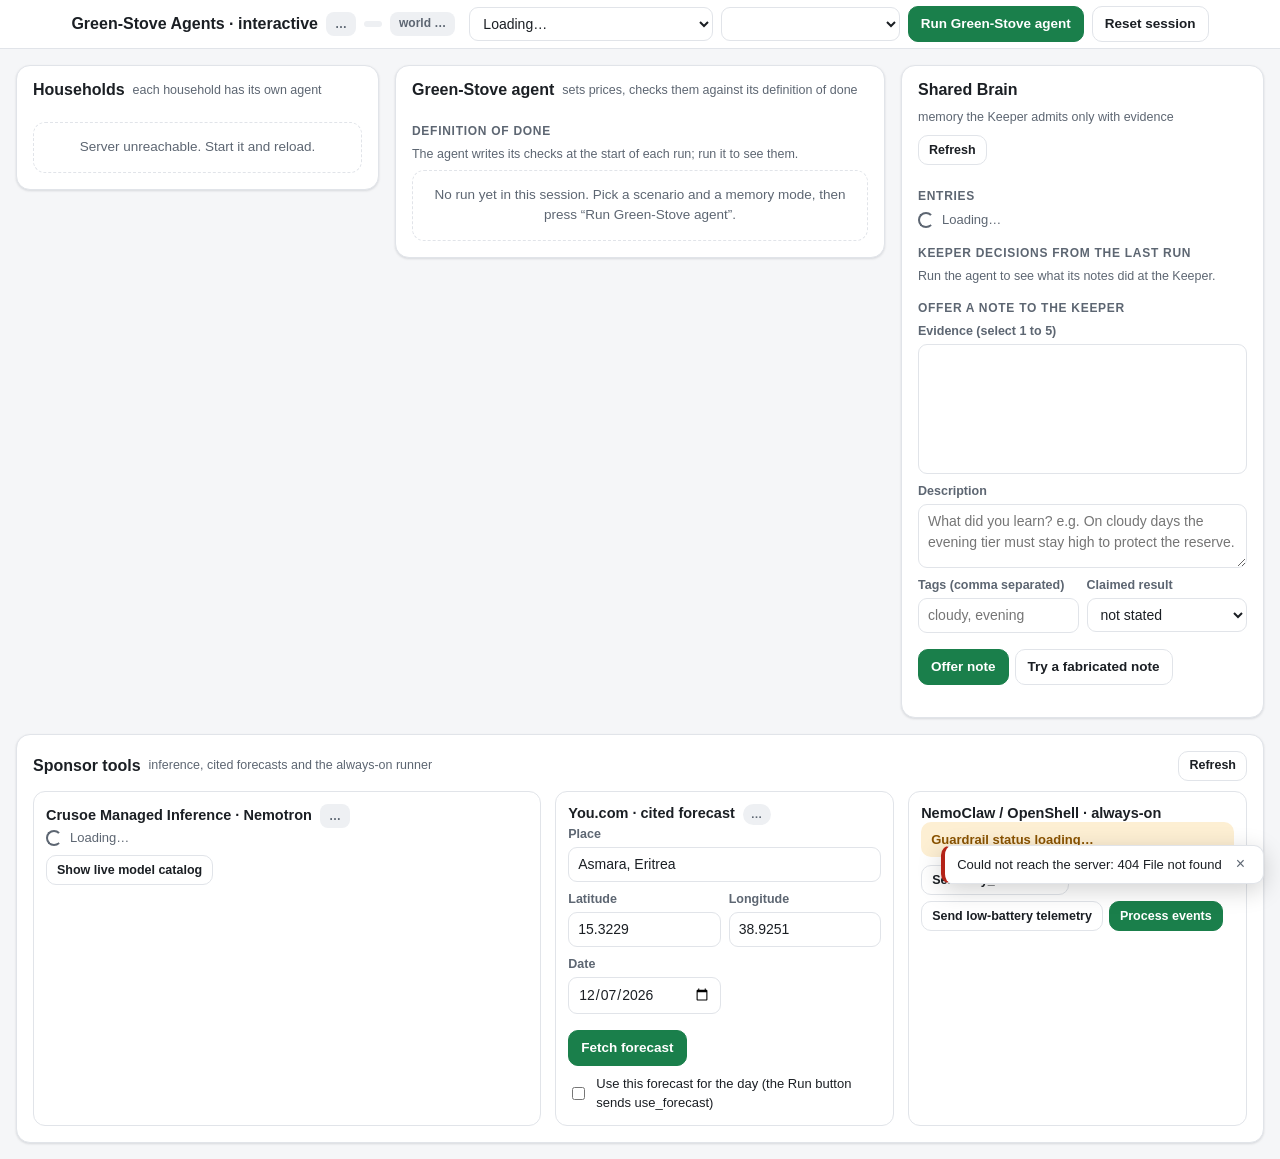
==== commit 8f8469d6: "Header: wrap instead of crushing the badges when the row does not fit; chips end with an ellipsis Co" ====
--- a/greenstove/ui/index.html
+++ b/greenstove/ui/index.html
@@ -83,18 +83,27 @@
 }
 @media (min-width:1100px){
   /* one compact row: title + badges left, Scenario/Memory/Run/Reset right */
-  body header.top .top-inner{padding:6px 16px;flex-wrap:nowrap;gap:8px 14px}
-  .brand{flex:1 1 0;flex-wrap:nowrap;overflow:hidden}
+  /* one row when it fits; otherwise the controls wrap under the title instead of crushing the badges
+     (the presenter theme makes the Run button and the title wider) */
+  body header.top .top-inner{padding:6px 16px;flex-wrap:wrap;gap:6px 14px;min-width:0}
+  .brand{flex:1 1 auto;flex-wrap:nowrap;overflow:hidden;min-width:0}
   .brand h1{font-size:16px;white-space:nowrap;flex:0 0 auto}
-  .brand .badge{flex:0 1 auto;min-width:0}
-  #badge-model{flex-shrink:3;max-width:260px}
-  #badge-session{flex-shrink:2}
+  .brand .badge{flex:0 1 auto;min-width:0;overflow:hidden;text-overflow:ellipsis;white-space:nowrap}
+  /* text-only chips: inline-block so text-overflow can draw the ellipsis (it is ignored on flex boxes) */
+  #badge-model,#badge-world,#badge-session{display:inline-block;line-height:1.45}
+  #badge-mode{flex-shrink:0}
+  #badge-model{max-width:220px}
+  #badge-world{max-width:250px}
+  #badge-session{display:none}
   .controls{flex:0 0 auto;flex-wrap:nowrap;align-items:center;gap:8px}
   .controls label.field{flex-direction:row;align-items:center;gap:6px}
   .controls .lbl,.controls .hint{position:absolute;width:1px;height:1px;margin:-1px;padding:0;border:0;overflow:hidden;clip:rect(0 0 0 0);white-space:nowrap}
   header.top .top-inner .controls>.btn,header.top .top-inner .controls>#btn-run{margin-top:0}
   .controls #sel-scenario{width:min(250px,19vw)}
   .controls #sel-memory{width:min(185px,14vw)}
+}
+@media (min-width:1500px){
+  #badge-session{display:inline-flex;max-width:220px}
 }
 /* tabs + panels */
 nav.tabs{display:none}
@@ -495,7 +504,7 @@
   const mode=String(st.mode||'unknown');const live=/live|crusoe/i.test(mode);
   const mb=$('#badge-mode');mb.textContent=live?'LIVE':(/mock/i.test(mode)?'MOCK':mode.toUpperCase());mb.className='badge '+(live?'live':'mock');
   const mdl=$('#badge-model');if(st.model){mdl.hidden=false;mdl.textContent=fmtAny(st.model);mdl.title='model '+fmtAny(st.model);}else mdl.hidden=true;
-  $('#badge-world').textContent='world '+fmtAny(st.world);
+  $('#badge-world').textContent='world '+fmtAny(st.world);$('#badge-world').title='world '+fmtAny(st.world);
   const ses=fmtAny(st.session);$('#badge-session').textContent='session '+(ses.length>14?ses.slice(0,14)+'…':ses);$('#badge-session').title='session '+ses;
   const ban=$('#banner');
   if(!live){ban.hidden=false;ban.textContent='MOCK mode: the agents’ replies come from a scripted stand-in model, not a live LLM. The world, checks and Keeper decisions run normally; treat model output as a dry run.';}
